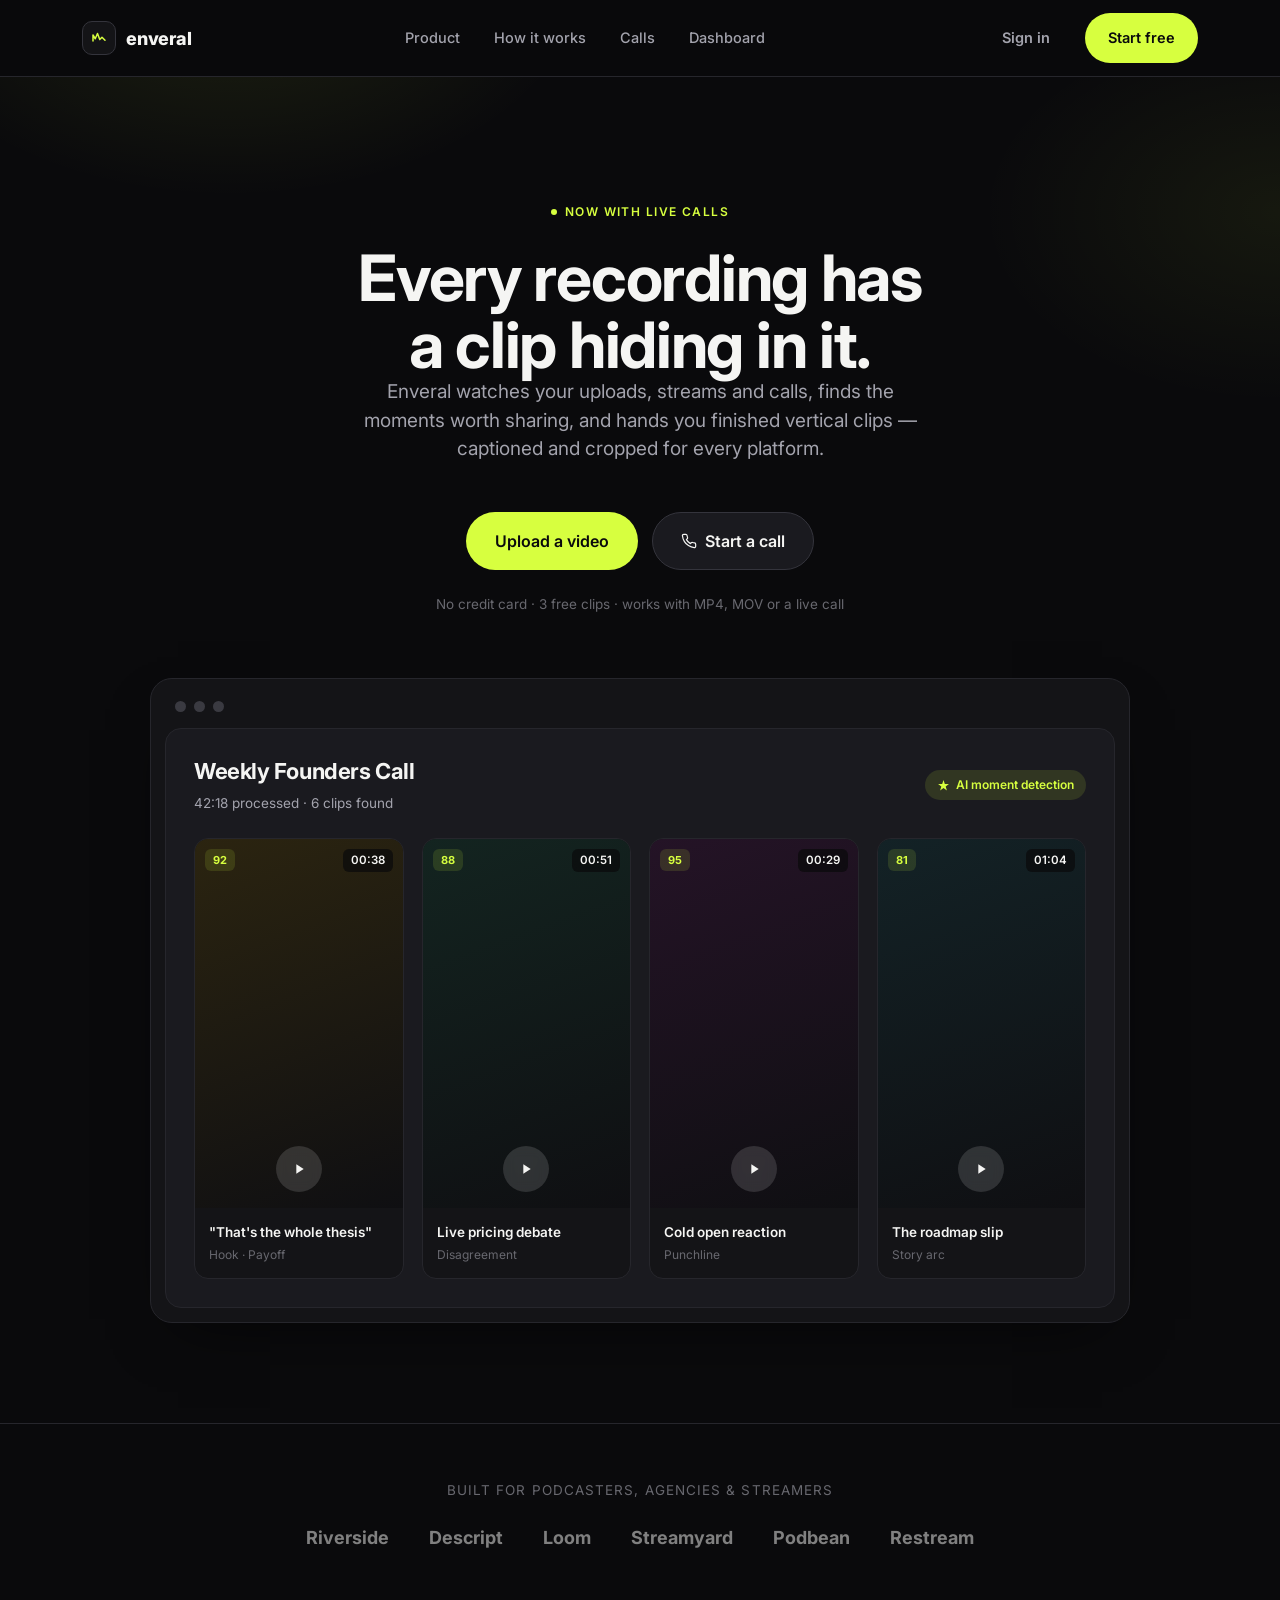
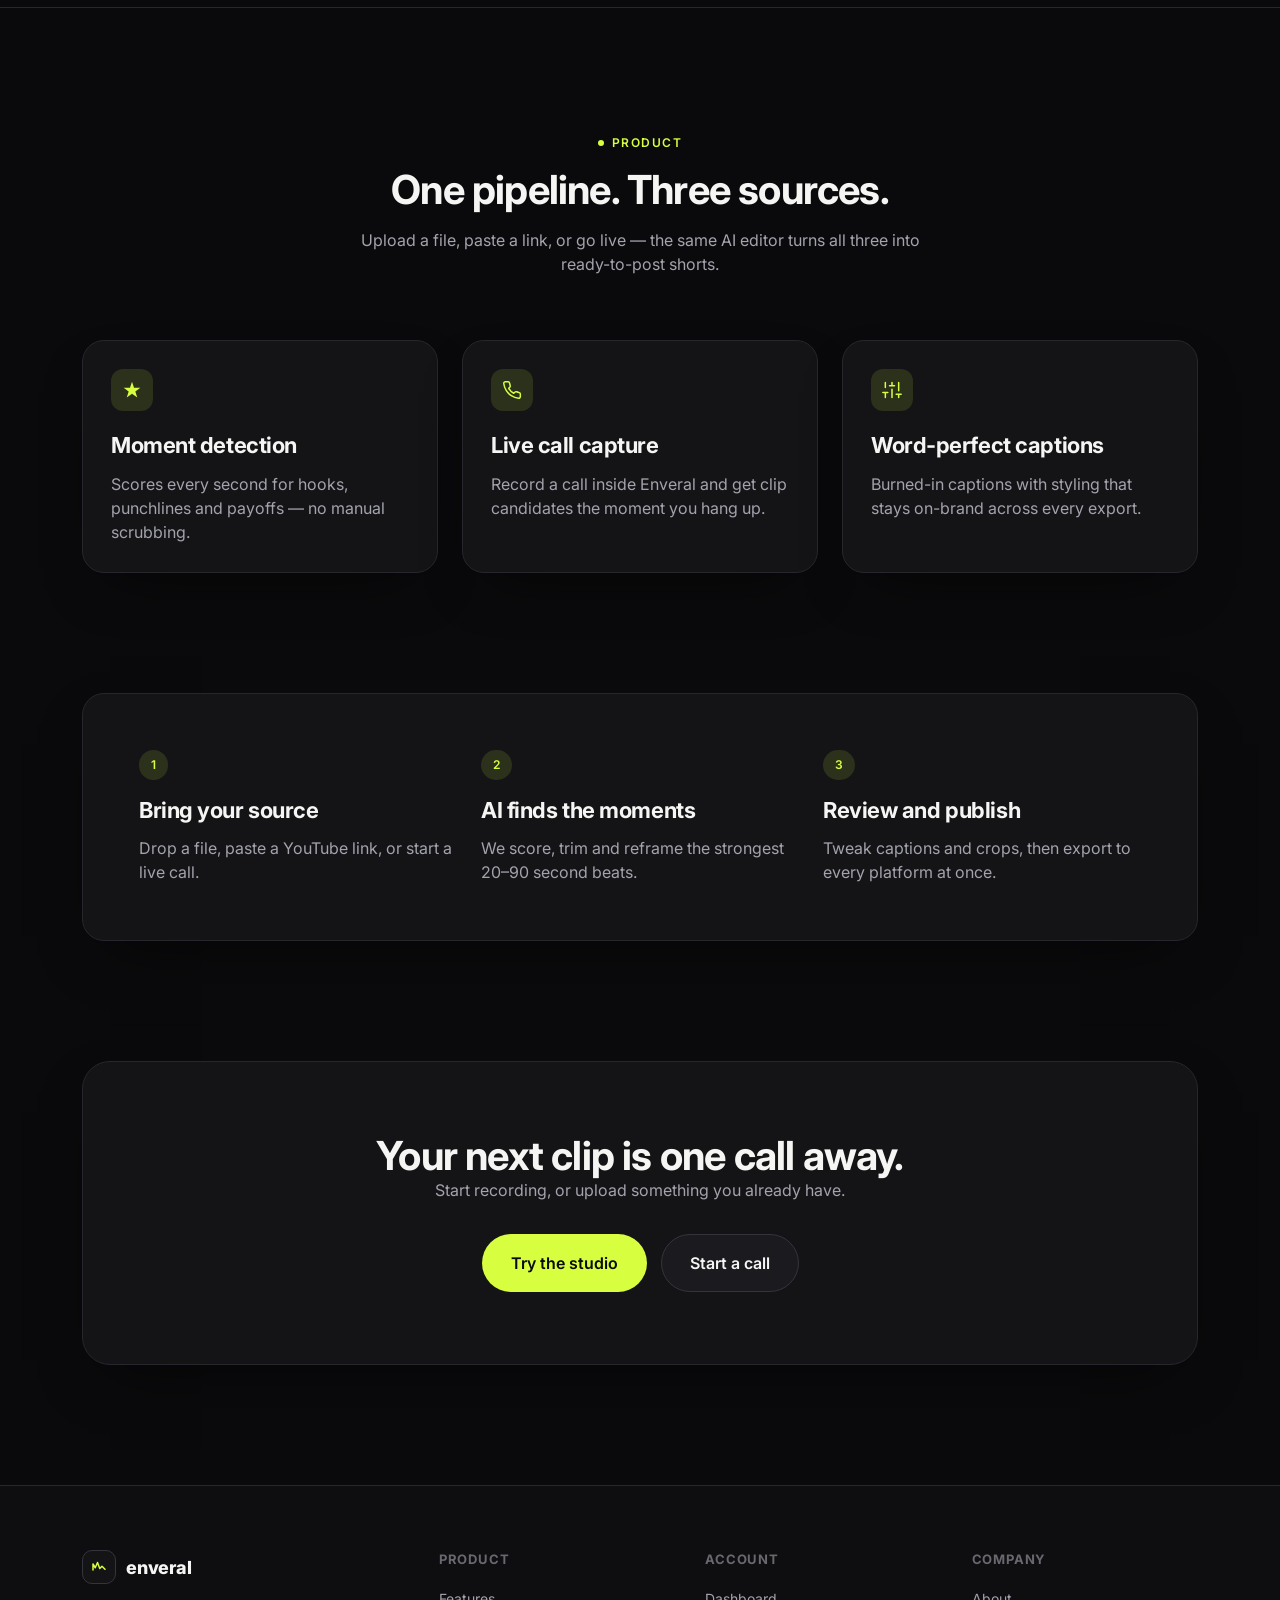
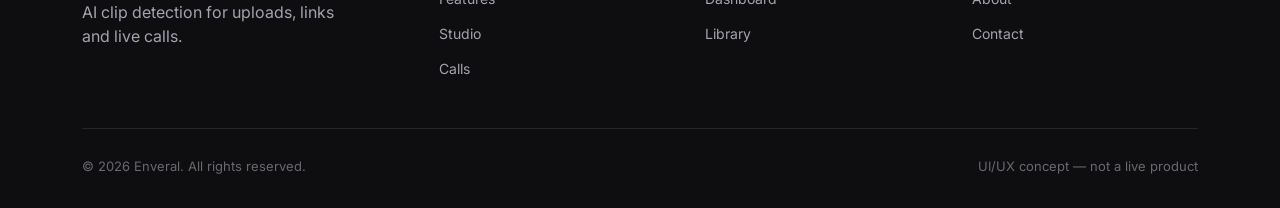
==== index.html @ 2baa3ace "Initial UI/UX redesign concept: fresh design system + new call screens Consistent dark graphite + el" ====
<!DOCTYPE html>
<html lang="en">
<head>
<meta charset="UTF-8" />
<meta name="viewport" content="width=device-width, initial-scale=1.0" />
<title>Enveral — Turn recordings into clips that travel</title>
<link rel="icon" href="data:image/svg+xml,<svg xmlns=%22http://www.w3.org/2000/svg%22 viewBox=%220 0 34 34%22><rect width=%2234%22 height=%2234%22 rx=%2210%22 fill=%22%230a0a0c%22/><path d=%22M9 22V12l4 6 4-9 4 11 4-4%22 stroke=%22%23d7ff3f%22 stroke-width=%222.4%22 fill=%22none%22 stroke-linecap=%22round%22 stroke-linejoin=%22round%22/></svg>" />
<link rel="preconnect" href="https://fonts.googleapis.com">
<link href="https://fonts.googleapis.com/css2?family=Inter:wght@400;500;600;700;800;900&display=swap" rel="stylesheet">
<link rel="stylesheet" href="assets/styles.css" />
</head>
<body>

<header class="topnav">
  <div class="wrap">
    <a href="index.html" class="logo">
      <span class="logo-mark">
        <svg width="18" height="18" viewBox="0 0 24 24" fill="none"><path d="M4 16V8l3 5 3-7 3 8 3-3 4 4" stroke="#d7ff3f" stroke-width="2" stroke-linecap="round" stroke-linejoin="round"/></svg>
      </span>
      <span class="logo-word">enveral</span>
    </a>
    <nav>
      <a href="index.html#features">Product</a>
      <a href="index.html#how">How it works</a>
      <a href="call-lobby.html">Calls</a>
      <a href="dashboard.html">Dashboard</a>
    </nav>
    <div class="actions">
      <a href="dashboard.html" class="btn btn-ghost">Sign in</a>
      <a href="studio.html" class="btn btn-primary">Start free</a>
    </div>
  </div>
</header>

<section class="glow-bg">
  <div class="wrap" style="padding-top:120px; padding-bottom:100px;">
    <div class="text-center" style="max-width:820px; margin:0 auto;">
      <span class="eyebrow">Now with live calls</span>
      <h1 class="mt-24">Every recording has<br/>a clip hiding in it.</h1>
      <p class="mt-24" style="font-size:19px; max-width:560px; margin:0 auto;">
        Enveral watches your uploads, streams and calls, finds the moments worth sharing,
        and hands you finished vertical clips — captioned and cropped for every platform.
      </p>
      <div class="flex items-center justify-between mt-48" style="justify-content:center; gap:14px;">
        <a href="studio.html" class="btn btn-primary btn-lg">Upload a video</a>
        <a href="call-lobby.html" class="btn btn-secondary btn-lg">
          <svg width="16" height="16" viewBox="0 0 24 24" fill="none"><path d="M22 16.92v3a2 2 0 0 1-2.18 2 19.79 19.79 0 0 1-8.63-3.07 19.5 19.5 0 0 1-6-6 19.79 19.79 0 0 1-3.07-8.67A2 2 0 0 1 4.11 2h3a2 2 0 0 1 2 1.72c.127.96.361 1.903.7 2.81a2 2 0 0 1-.45 2.11L8.09 9.91a16 16 0 0 0 6 6l1.27-1.27a2 2 0 0 1 2.11-.45c.907.339 1.85.573 2.81.7A2 2 0 0 1 22 16.92z" stroke="currentColor" stroke-width="1.8" stroke-linecap="round" stroke-linejoin="round"/></svg>
          Start a call
        </a>
      </div>
      <p class="text-sm text-tertiary mt-24">No credit card · 3 free clips · works with MP4, MOV or a live call</p>
    </div>

    <!-- Product preview -->
    <div class="card mt-64" style="padding:14px; max-width:980px; margin:64px auto 0;">
      <div class="flex items-center gap-8" style="padding:8px 10px 16px;">
        <span style="width:11px;height:11px;border-radius:50%;background:#3a3a41;"></span>
        <span style="width:11px;height:11px;border-radius:50%;background:#3a3a41;"></span>
        <span style="width:11px;height:11px;border-radius:50%;background:#3a3a41;"></span>
      </div>
      <div style="background:var(--surface); border:1px solid var(--border); border-radius:16px; padding:28px;">
        <div class="flex items-center justify-between">
          <div>
            <h3>Weekly Founders Call</h3>
            <p class="text-sm mt-8">42:18 processed · 6 clips found</p>
          </div>
          <span class="badge badge-accent">
            <svg width="13" height="13" viewBox="0 0 24 24" fill="none"><path d="M12 2l2.4 7.2H22l-6 4.6 2.3 7.2-6.3-4.5-6.3 4.5 2.3-7.2-6-4.6h7.6z" fill="currentColor"/></svg>
            AI moment detection
          </span>
        </div>
        <div class="clip-grid mt-24">
          <div class="clip-card">
            <div class="clip-thumb" style="background:linear-gradient(160deg,#2b2410,#0f0f12);">
              <span class="dur">00:38</span><span class="score">92</span>
              <span class="play" style="margin-left:auto;margin-right:auto;"><svg width="16" height="16" viewBox="0 0 24 24" fill="#f5f5f3"><path d="M8 5v14l11-7z"/></svg></span>
            </div>
            <div class="clip-meta"><div class="title">"That's the whole thesis"</div><div class="sub">Hook · Payoff</div></div>
          </div>
          <div class="clip-card">
            <div class="clip-thumb" style="background:linear-gradient(160deg,#132420,#0f0f12);">
              <span class="dur">00:51</span><span class="score">88</span>
              <span class="play" style="margin-left:auto;margin-right:auto;"><svg width="16" height="16" viewBox="0 0 24 24" fill="#f5f5f3"><path d="M8 5v14l11-7z"/></svg></span>
            </div>
            <div class="clip-meta"><div class="title">Live pricing debate</div><div class="sub">Disagreement</div></div>
          </div>
          <div class="clip-card">
            <div class="clip-thumb" style="background:linear-gradient(160deg,#241326,#0f0f12);">
              <span class="dur">00:29</span><span class="score">95</span>
              <span class="play" style="margin-left:auto;margin-right:auto;"><svg width="16" height="16" viewBox="0 0 24 24" fill="#f5f5f3"><path d="M8 5v14l11-7z"/></svg></span>
            </div>
            <div class="clip-meta"><div class="title">Cold open reaction</div><div class="sub">Punchline</div></div>
          </div>
          <div class="clip-card">
            <div class="clip-thumb" style="background:linear-gradient(160deg,#132226,#0f0f12);">
              <span class="dur">01:04</span><span class="score">81</span>
              <span class="play" style="margin-left:auto;margin-right:auto;"><svg width="16" height="16" viewBox="0 0 24 24" fill="#f5f5f3"><path d="M8 5v14l11-7z"/></svg></span>
            </div>
            <div class="clip-meta"><div class="title">The roadmap slip</div><div class="sub">Story arc</div></div>
          </div>
        </div>
      </div>
    </div>
  </div>
</section>

<!-- Logos -->
<section style="padding:56px 0; border-top:1px solid var(--border); border-bottom:1px solid var(--border);">
  <div class="wrap text-center">
    <p class="text-sm text-tertiary" style="letter-spacing:.08em; text-transform:uppercase;">Built for podcasters, agencies &amp; streamers</p>
    <div class="flex items-center justify-between mt-24" style="gap:40px; flex-wrap:wrap; justify-content:center; opacity:.5; font-weight:700; font-size:18px;">
      <span>Riverside</span><span>Descript</span><span>Loom</span><span>Streamyard</span><span>Podbean</span><span>Restream</span>
    </div>
  </div>
</section>

<!-- Features -->
<section id="features" style="padding:120px 0;">
  <div class="wrap">
    <div class="text-center" style="max-width:600px; margin:0 auto;">
      <span class="eyebrow">Product</span>
      <h2 class="mt-16">One pipeline. Three sources.</h2>
      <p class="mt-16">Upload a file, paste a link, or go live — the same AI editor turns all three into ready-to-post shorts.</p>
    </div>
    <div class="grid-3 mt-64">
      <div class="card" style="padding:28px;">
        <div class="stat-tile" style="background:transparent;border:none;padding:0;margin-bottom:20px;">
          <span class="icon"><svg viewBox="0 0 24 24" fill="none"><path d="M12 2l2.4 7.2H22l-6 4.6 2.3 7.2-6.3-4.5-6.3 4.5 2.3-7.2-6-4.6h7.6z" fill="currentColor"/></svg></span>
        </div>
        <h3>Moment detection</h3>
        <p class="mt-12">Scores every second for hooks, punchlines and payoffs — no manual scrubbing.</p>
      </div>
      <div class="card" style="padding:28px;">
        <div class="stat-tile" style="background:transparent;border:none;padding:0;margin-bottom:20px;">
          <span class="icon"><svg viewBox="0 0 24 24" fill="none"><path d="M22 16.92v3a2 2 0 0 1-2.18 2 19.79 19.79 0 0 1-8.63-3.07 19.5 19.5 0 0 1-6-6 19.79 19.79 0 0 1-3.07-8.67A2 2 0 0 1 4.11 2h3a2 2 0 0 1 2 1.72c.127.96.361 1.903.7 2.81a2 2 0 0 1-.45 2.11L8.09 9.91a16 16 0 0 0 6 6l1.27-1.27a2 2 0 0 1 2.11-.45c.907.339 1.85.573 2.81.7A2 2 0 0 1 22 16.92z" stroke="currentColor" stroke-width="1.8" stroke-linecap="round" stroke-linejoin="round"/></svg></span>
        </div>
        <h3>Live call capture</h3>
        <p class="mt-12">Record a call inside Enveral and get clip candidates the moment you hang up.</p>
      </div>
      <div class="card" style="padding:28px;">
        <div class="stat-tile" style="background:transparent;border:none;padding:0;margin-bottom:20px;">
          <span class="icon"><svg viewBox="0 0 24 24" fill="none"><path d="M4 21v-6M4 9V3M12 21v-10M12 7V3M20 21v-4M20 13V3M1 15h6M9 7h6M17 17h6" stroke="currentColor" stroke-width="1.8" stroke-linecap="round"/></svg></span>
        </div>
        <h3>Word-perfect captions</h3>
        <p class="mt-12">Burned-in captions with styling that stays on-brand across every export.</p>
      </div>
    </div>
  </div>
</section>

<!-- How it works -->
<section id="how" style="padding:0 0 120px;">
  <div class="wrap">
    <div class="card grid-3" style="padding:56px;">
      <div>
        <span class="badge badge-accent">1</span>
        <h3 class="mt-16">Bring your source</h3>
        <p class="mt-12">Drop a file, paste a YouTube link, or start a live call.</p>
      </div>
      <div>
        <span class="badge badge-accent">2</span>
        <h3 class="mt-16">AI finds the moments</h3>
        <p class="mt-12">We score, trim and reframe the strongest 20–90 second beats.</p>
      </div>
      <div>
        <span class="badge badge-accent">3</span>
        <h3 class="mt-16">Review and publish</h3>
        <p class="mt-12">Tweak captions and crops, then export to every platform at once.</p>
      </div>
    </div>
  </div>
</section>

<!-- CTA -->
<section style="padding-bottom:120px;">
  <div class="wrap">
    <div class="glow-bg card text-center" style="padding:72px 24px; border-radius:28px;">
      <h2>Your next clip is one call away.</h2>
      <p class="mt-16" style="max-width:440px;margin:0 auto;">Start recording, or upload something you already have.</p>
      <div class="flex items-center justify-between mt-32" style="justify-content:center; gap:14px;">
        <a href="studio.html" class="btn btn-primary btn-lg">Try the studio</a>
        <a href="call-lobby.html" class="btn btn-secondary btn-lg">Start a call</a>
      </div>
    </div>
  </div>
</section>

<footer class="site-footer">
  <div class="wrap">
    <div class="footer-grid">
      <div>
        <a href="index.html" class="logo">
          <span class="logo-mark"><svg width="18" height="18" viewBox="0 0 24 24" fill="none"><path d="M4 16V8l3 5 3-7 3 8 3-3 4 4" stroke="#d7ff3f" stroke-width="2" stroke-linecap="round" stroke-linejoin="round"/></svg></span>
          <span class="logo-word">enveral</span>
        </a>
        <p class="mt-16" style="max-width:260px;">AI clip detection for uploads, links and live calls.</p>
      </div>
      <div>
        <h4>Product</h4>
        <ul><li><a href="index.html#features">Features</a></li><li><a href="studio.html">Studio</a></li><li><a href="call-lobby.html">Calls</a></li></ul>
      </div>
      <div>
        <h4>Account</h4>
        <ul><li><a href="dashboard.html">Dashboard</a></li><li><a href="dashboard.html">Library</a></li></ul>
      </div>
      <div>
        <h4>Company</h4>
        <ul><li><a href="#">About</a></li><li><a href="#">Contact</a></li></ul>
      </div>
    </div>
    <div class="footer-bottom">
      <span>© 2026 Enveral. All rights reserved.</span>
      <span>UI/UX concept — not a live product</span>
    </div>
  </div>
</footer>

</body>
</html>
---- assets/styles.css ----
/* ==========================================================================
   Enveral — Design System
   Fresh visual identity: graphite/ink base, single electric-lime accent,
   Inter throughout. Built for the marketing site + app shell + call screens.
   ========================================================================== */

:root {
  /* Surfaces */
  --bg: #0a0a0c;
  --bg-soft: #0e0e11;
  --elevated: #141417;
  --surface: #1a1a1f;
  --surface-hover: #212127;
  --border: #26262c;
  --border-strong: #34343c;

  /* Text */
  --text-primary: #f5f5f3;
  --text-secondary: #a3a3ad;
  --text-tertiary: #68686f;

  /* Accent */
  --accent: #d7ff3f;
  --accent-strong: #c2f014;
  --accent-soft: rgba(215, 255, 63, 0.12);
  --accent-ink: #0a0a0c;

  /* Functional */
  --live: #ff4d4d;
  --live-soft: rgba(255, 77, 77, 0.14);
  --success: #3ddc84;
  --success-soft: rgba(61, 220, 132, 0.12);

  /* Geometry */
  --radius-sm: 8px;
  --radius-md: 14px;
  --radius-lg: 22px;
  --radius-full: 999px;

  --shadow-card: 0 24px 60px -28px rgba(0, 0, 0, 0.7);
  --shadow-pop: 0 30px 80px -20px rgba(0, 0, 0, 0.8);

  --container: 1180px;
}

* { box-sizing: border-box; }
html { scroll-behavior: smooth; }

body {
  margin: 0;
  overflow-x: hidden;
  background: var(--bg);
  color: var(--text-primary);
  font-family: "Inter", -apple-system, BlinkMacSystemFont, "Segoe UI", sans-serif;
  font-size: 16px;
  line-height: 1.5;
  -webkit-font-smoothing: antialiased;
}

img { max-width: 100%; display: block; }
a { color: inherit; text-decoration: none; }
button { font-family: inherit; cursor: pointer; }

.wrap {
  max-width: var(--container);
  margin: 0 auto;
  padding: 0 32px;
}

/* Background texture: soft radial glow, used on marketing/call surfaces */
.glow-bg {
  position: relative;
  overflow: hidden;
  background:
    radial-gradient(600px 380px at 18% -8%, rgba(215, 255, 63, 0.10), transparent 60%),
    radial-gradient(500px 320px at 100% 10%, rgba(215, 255, 63, 0.06), transparent 60%),
    var(--bg);
}

/* ---------- Typography ---------- */
h1, h2, h3, h4 { margin: 0; font-weight: 700; letter-spacing: -0.02em; }
h1 { font-size: 64px; line-height: 1.04; }
h2 { font-size: 40px; line-height: 1.1; }
h3 { font-size: 22px; line-height: 1.3; }
p { margin: 0; color: var(--text-secondary); }

.eyebrow {
  display: inline-flex;
  align-items: center;
  gap: 8px;
  font-size: 12px;
  font-weight: 600;
  letter-spacing: 0.12em;
  text-transform: uppercase;
  color: var(--accent);
}
.eyebrow::before {
  content: "";
  width: 6px;
  height: 6px;
  border-radius: 50%;
  background: var(--accent);
}

/* ---------- Buttons ---------- */
.btn {
  display: inline-flex;
  align-items: center;
  justify-content: center;
  gap: 8px;
  padding: 13px 22px;
  border-radius: var(--radius-full);
  font-weight: 600;
  font-size: 14.5px;
  border: 1px solid transparent;
  transition: transform 0.15s ease, background 0.15s ease, border-color 0.15s ease;
  white-space: nowrap;
}
.btn:active { transform: scale(0.97); }

.btn-primary {
  background: var(--accent);
  color: var(--accent-ink);
}
.btn-primary:hover { background: var(--accent-strong); }

.btn-secondary {
  background: var(--surface);
  color: var(--text-primary);
  border-color: var(--border-strong);
}
.btn-secondary:hover { background: var(--surface-hover); }

.btn-ghost {
  background: transparent;
  color: var(--text-secondary);
}
.btn-ghost:hover { color: var(--text-primary); }

.btn-danger {
  background: var(--live);
  color: #fff;
}

.btn-lg { padding: 16px 28px; font-size: 16px; }
.btn-icon {
  width: 44px; height: 44px; padding: 0; border-radius: var(--radius-full);
  background: var(--surface); border: 1px solid var(--border-strong);
  display: inline-flex; align-items: center; justify-content: center;
}
.btn-icon:hover { background: var(--surface-hover); }
.btn-icon svg { width: 18px; height: 18px; }

/* ---------- Cards ---------- */
.card {
  background: var(--elevated);
  border: 1px solid var(--border);
  border-radius: var(--radius-lg);
  box-shadow: var(--shadow-card);
}

.badge {
  display: inline-flex;
  align-items: center;
  gap: 6px;
  padding: 5px 11px;
  border-radius: var(--radius-full);
  font-size: 12px;
  font-weight: 600;
  background: var(--surface);
  border: 1px solid var(--border-strong);
  color: var(--text-secondary);
}
.badge-accent { background: var(--accent-soft); color: var(--accent); border-color: transparent; }
.badge-live {
  background: var(--live-soft); color: var(--live); border-color: transparent;
}
.badge-live::before {
  content: "";
  width: 7px; height: 7px; border-radius: 50%;
  background: var(--live);
  box-shadow: 0 0 0 0 rgba(255,77,77,0.5);
  animation: pulse-dot 1.6s infinite;
}
@keyframes pulse-dot {
  0% { box-shadow: 0 0 0 0 rgba(255,77,77,0.45); }
  70% { box-shadow: 0 0 0 8px rgba(255,77,77,0); }
  100% { box-shadow: 0 0 0 0 rgba(255,77,77,0); }
}

/* ---------- Logo ---------- */
.logo { display: inline-flex; align-items: center; gap: 10px; }
.logo-mark {
  width: 34px; height: 34px;
  border-radius: 10px;
  background: var(--elevated);
  border: 1px solid var(--border-strong);
  display: inline-flex; align-items: center; justify-content: center;
}
.logo-word {
  font-weight: 800; font-size: 18px; letter-spacing: -0.01em; color: var(--text-primary);
}
.logo-word span { color: var(--accent); }

/* ---------- Top nav (marketing) ---------- */
.topnav {
  position: sticky; top: 0; z-index: 40;
  background: rgba(10,10,12,0.72);
  backdrop-filter: blur(14px);
  border-bottom: 1px solid var(--border);
}
.topnav .wrap {
  display: flex; align-items: center; justify-content: space-between;
  height: 76px;
}
.topnav nav { display: flex; align-items: center; gap: 34px; }
.topnav nav a { font-size: 14.5px; color: var(--text-secondary); font-weight: 500; }
.topnav nav a:hover { color: var(--text-primary); }
.topnav .actions { display: flex; align-items: center; gap: 12px; }

/* ---------- App shell (dashboard / studio / calls) ---------- */
.app-shell { display: flex; min-height: 100vh; }
.rail {
  width: 84px; flex-shrink: 0;
  background: var(--bg-soft);
  border-right: 1px solid var(--border);
  display: flex; flex-direction: column; align-items: center;
  padding: 22px 0;
  position: sticky; top: 0; height: 100vh;
}
.rail .logo-mark { margin-bottom: 30px; }
.rail-links { display: flex; flex-direction: column; gap: 8px; flex: 1; }
.rail-link {
  width: 48px; height: 48px; border-radius: var(--radius-md);
  display: flex; align-items: center; justify-content: center;
  color: var(--text-tertiary);
  position: relative;
}
.rail-link svg { width: 21px; height: 21px; }
.rail-link:hover { color: var(--text-primary); background: var(--surface); }
.rail-link.active { color: var(--accent-ink); background: var(--accent); }
.rail-link .rail-tag {
  position: absolute; left: 62px; top: 50%; transform: translateY(-50%);
  background: var(--elevated); border: 1px solid var(--border-strong);
  padding: 6px 10px; border-radius: 8px; font-size: 12.5px; font-weight: 600;
  white-space: nowrap; opacity: 0; pointer-events: none; transition: opacity .12s ease;
}
.rail-link:hover .rail-tag { opacity: 1; }
.rail-avatar {
  width: 40px; height: 40px; border-radius: 50%;
  background: linear-gradient(135deg, var(--accent), #7ee0c4);
  display: flex; align-items: center; justify-content: center;
  font-weight: 700; color: var(--accent-ink); font-size: 14px;
}

.app-main { flex: 1; min-width: 0; }
.app-topbar {
  min-height: 76px; display: flex; align-items: center; justify-content: space-between;
  padding: 16px 36px; border-bottom: 1px solid var(--border);
  background: var(--bg-soft); flex-wrap: wrap; gap: 12px;
}
.app-topbar > * { flex-wrap: wrap; }
.app-body { padding: 36px; }

.stat-tile {
  background: var(--elevated); border: 1px solid var(--border);
  border-radius: var(--radius-md); padding: 20px;
  display: flex; align-items: center; gap: 14px;
  min-width: 0;
}
.stat-tile .value, .stat-tile .label { min-width: 0; overflow-wrap: break-word; }
.grid-3, .grid-4, .clip-grid { min-width: 0; }
.grid-3 > *, .grid-4 > *, .clip-grid > * { min-width: 0; }
.stat-tile .icon {
  width: 42px; height: 42px; border-radius: 12px;
  background: var(--accent-soft); color: var(--accent);
  display: flex; align-items: center; justify-content: center;
}
.stat-tile .icon svg { width: 20px; height: 20px; }
.stat-tile .value { font-size: 24px; font-weight: 800; }
.stat-tile .label { font-size: 13px; color: var(--text-tertiary); }

/* ---------- Form controls ---------- */
.field-label {
  display: block; font-size: 13px; font-weight: 600; color: var(--text-secondary);
  margin-bottom: 10px; text-transform: uppercase; letter-spacing: 0.05em;
}
.input {
  width: 100%; background: var(--surface); border: 1px solid var(--border-strong);
  border-radius: var(--radius-sm); padding: 13px 16px; color: var(--text-primary);
  font-size: 14.5px; font-family: inherit;
}
.input::placeholder { color: var(--text-tertiary); }
.input:focus { outline: none; border-color: var(--accent); }

.dropzone {
  border: 1.5px dashed var(--border-strong);
  border-radius: var(--radius-md);
  padding: 44px 24px;
  text-align: center;
  background: var(--surface);
  transition: border-color .15s ease, background .15s ease;
}
.dropzone:hover { border-color: var(--accent); background: var(--surface-hover); }
.dropzone .icon-circle {
  width: 56px; height: 56px; margin: 0 auto 16px;
  border-radius: 50%; background: var(--accent-soft); color: var(--accent);
  display: flex; align-items: center; justify-content: center;
}

.seg {
  display: inline-flex; padding: 4px; background: var(--surface);
  border: 1px solid var(--border-strong); border-radius: var(--radius-full);
  gap: 4px; max-width: 100%; overflow-x: auto;
}
.seg button {
  border: none; background: transparent; color: var(--text-secondary);
  padding: 9px 18px; border-radius: var(--radius-full); font-size: 13.5px; font-weight: 600;
  white-space: nowrap; flex-shrink: 0;
}
.seg button.active { background: var(--accent); color: var(--accent-ink); }

/* ---------- Clip / video cards ---------- */
.clip-grid { display: grid; grid-template-columns: repeat(4, 1fr); gap: 18px; }
.grid-3 { display: grid; grid-template-columns: repeat(3, 1fr); gap: 24px; }
.grid-4 { display: grid; grid-template-columns: repeat(4, 1fr); gap: 16px; }
.clip-card {
  background: var(--elevated); border: 1px solid var(--border);
  border-radius: var(--radius-md); overflow: hidden;
}
.clip-thumb {
  aspect-ratio: 9/16; background: linear-gradient(160deg, #22242a, #0f0f12);
  position: relative; display: flex; align-items: flex-end;
}
.clip-thumb .dur {
  position: absolute; top: 10px; right: 10px;
  background: rgba(10,10,12,0.72); backdrop-filter: blur(4px);
  padding: 3px 8px; border-radius: 6px; font-size: 11.5px; font-weight: 600;
}
.clip-thumb .score {
  position: absolute; top: 10px; left: 10px;
  background: var(--accent-soft); color: var(--accent);
  padding: 3px 8px; border-radius: 6px; font-size: 11px; font-weight: 700;
}
.clip-thumb .play {
  margin: 0 auto 16px; width: 46px; height: 46px; border-radius: 50%;
  background: rgba(245,245,243,0.14); backdrop-filter: blur(6px);
  display: flex; align-items: center; justify-content: center;
}
.clip-meta { padding: 14px; }
.clip-meta .title { font-size: 13.5px; font-weight: 600; margin-bottom: 4px; }
.clip-meta .sub { font-size: 12px; color: var(--text-tertiary); }

/* ---------- Footer ---------- */
.site-footer { border-top: 1px solid var(--border); padding: 64px 0 32px; background: var(--bg-soft); }
.footer-grid { display: grid; grid-template-columns: 1.4fr repeat(3, 1fr); gap: 40px; margin-bottom: 48px; }
.footer-grid h4 { font-size: 13px; color: var(--text-tertiary); text-transform: uppercase; letter-spacing: .06em; margin-bottom: 16px; }
.footer-grid ul { list-style: none; margin: 0; padding: 0; display: flex; flex-direction: column; gap: 11px; }
.footer-grid a { color: var(--text-secondary); font-size: 14px; }
.footer-grid a:hover { color: var(--text-primary); }
.footer-bottom {
  display: flex; justify-content: space-between; align-items: center;
  padding-top: 28px; border-top: 1px solid var(--border);
  font-size: 13px; color: var(--text-tertiary);
}

/* ---------- Utility ---------- */
.flex { display: flex; }
.flex-col { display: flex; flex-direction: column; }
.items-center { align-items: center; }
.justify-between { justify-content: space-between; }
.gap-8 { gap: 8px; } .gap-12 { gap: 12px; } .gap-16 { gap: 16px; } .gap-24 { gap: 24px; }
.mt-8{margin-top:8px} .mt-12{margin-top:12px} .mt-16{margin-top:16px} .mt-24{margin-top:24px} .mt-32{margin-top:32px} .mt-48{margin-top:48px} .mt-64{margin-top:64px}
.text-center { text-align: center; }
.text-sm { font-size: 13.5px; }
.text-tertiary { color: var(--text-tertiary); }
.muted { color: var(--text-secondary); }

@media (max-width: 980px) {
  h1 { font-size: 42px; }
  h2 { font-size: 30px; }
  .footer-grid { grid-template-columns: 1fr 1fr; }
  .clip-grid { grid-template-columns: repeat(2, 1fr); }
  .grid-3 { grid-template-columns: 1fr; }
  .grid-4 { grid-template-columns: repeat(2, 1fr); }
  .topnav nav { display: none; }
}

@media (max-width: 700px) {
  .flex.justify-between { flex-wrap: wrap; row-gap: 12px; }
  .wrap { padding: 0 20px; }
  h1 { font-size: 34px; }
  h2 { font-size: 26px; }
  .footer-grid { grid-template-columns: 1fr 1fr; gap: 28px; }
  .clip-grid { grid-template-columns: repeat(2, 1fr); gap: 12px; }
  .app-body { padding: 20px; }
  .app-topbar { padding: 0 20px; }
  .rail { width: 68px; }
}
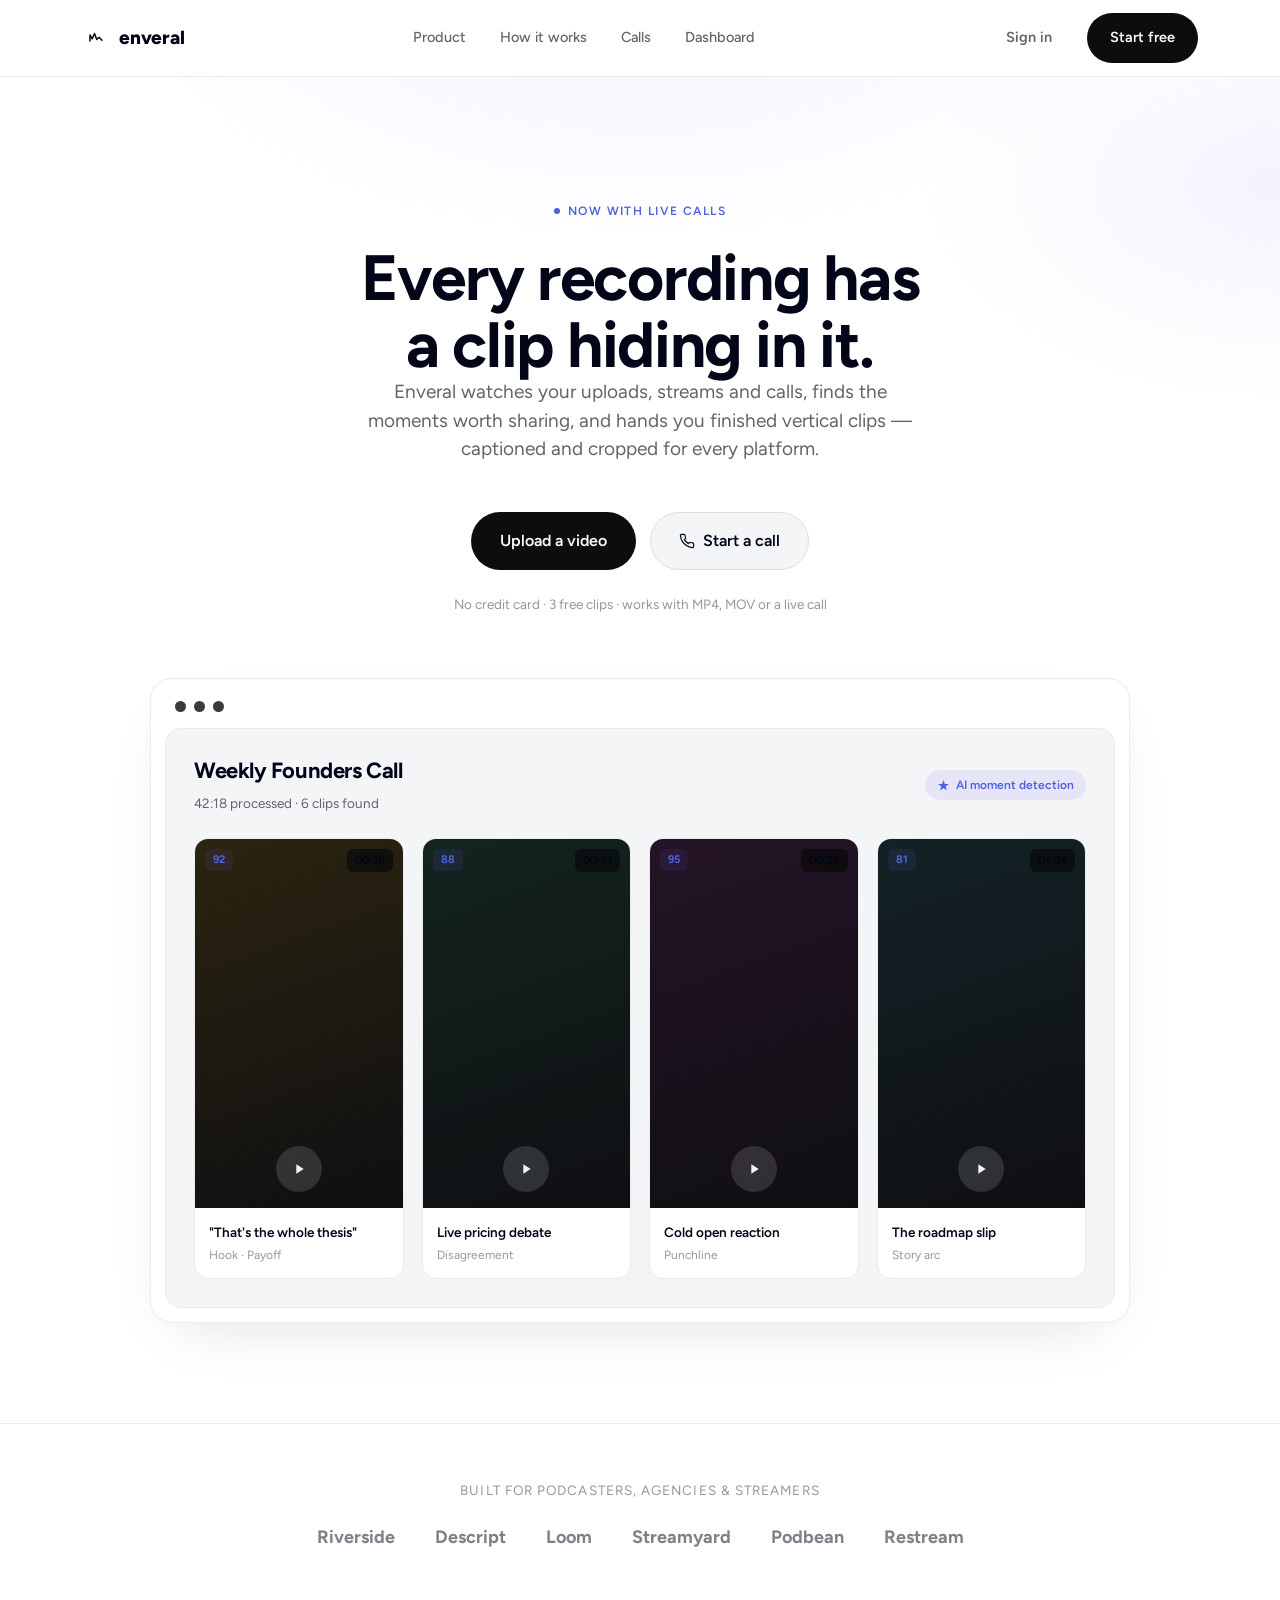
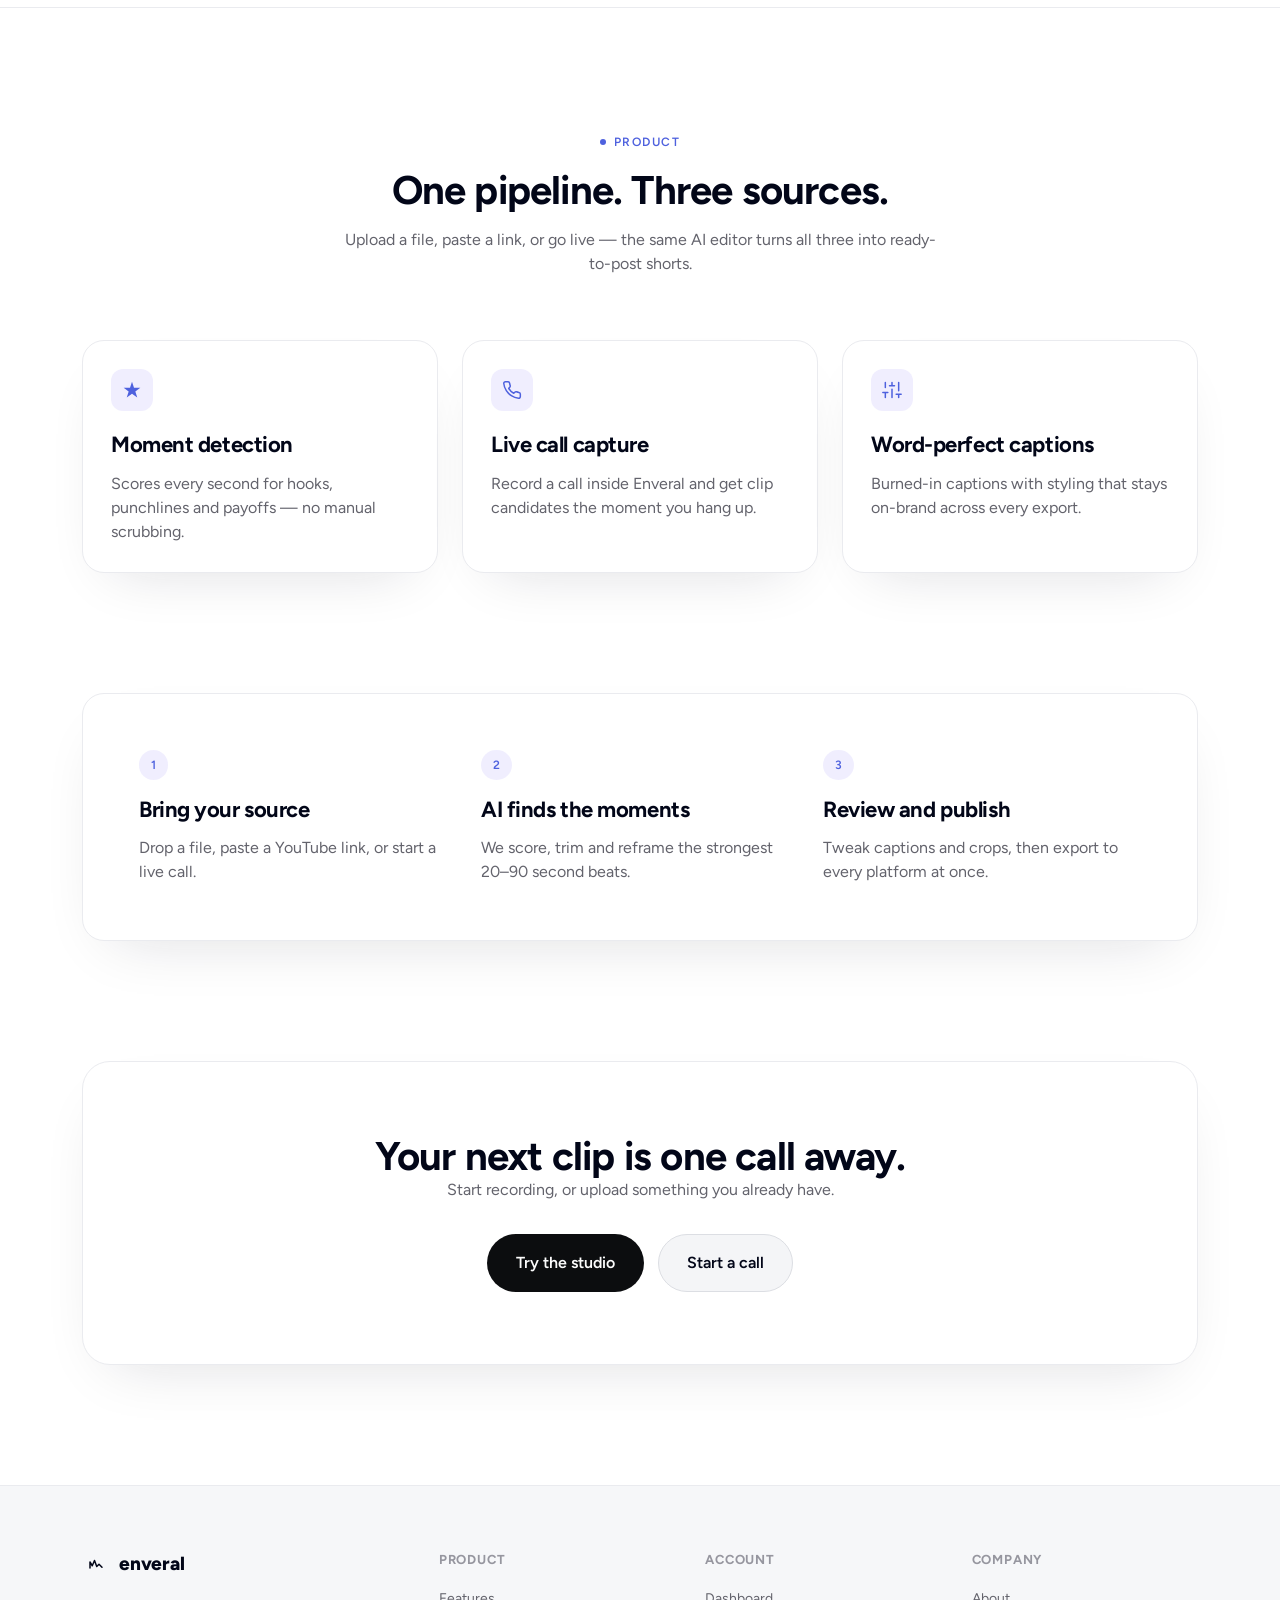
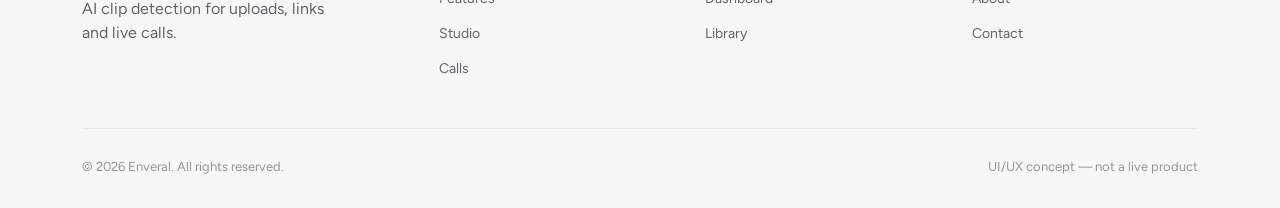
==== commit 8ef2cb35: "Rework design system to match the enveral-vercel.vercel.app reference exactly Replace the dark graph" ====
--- a/index.html
+++ b/index.html
@@ -6,7 +6,7 @@
 <title>Enveral — Turn recordings into clips that travel</title>
 <link rel="icon" href="data:image/svg+xml,<svg xmlns=%22http://www.w3.org/2000/svg%22 viewBox=%220 0 34 34%22><rect width=%2234%22 height=%2234%22 rx=%2210%22 fill=%22%230a0a0c%22/><path d=%22M9 22V12l4 6 4-9 4 11 4-4%22 stroke=%22%23d7ff3f%22 stroke-width=%222.4%22 fill=%22none%22 stroke-linecap=%22round%22 stroke-linejoin=%22round%22/></svg>" />
 <link rel="preconnect" href="https://fonts.googleapis.com">
-<link href="https://fonts.googleapis.com/css2?family=Inter:wght@400;500;600;700;800;900&display=swap" rel="stylesheet">
+<link href="https://fonts.googleapis.com/css2?family=Figtree:wght@400;500;600;700;800;900&display=swap" rel="stylesheet">
 <link rel="stylesheet" href="assets/styles.css" />
 </head>
 <body>
@@ -15,7 +15,7 @@
   <div class="wrap">
     <a href="index.html" class="logo">
       <span class="logo-mark">
-        <svg width="18" height="18" viewBox="0 0 24 24" fill="none"><path d="M4 16V8l3 5 3-7 3 8 3-3 4 4" stroke="#d7ff3f" stroke-width="2" stroke-linecap="round" stroke-linejoin="round"/></svg>
+        <svg width="18" height="18" viewBox="0 0 24 24" fill="none"><path d="M4 16V8l3 5 3-7 3 8 3-3 4 4" stroke="currentColor" stroke-width="2" stroke-linecap="round" stroke-linejoin="round"/></svg>
       </span>
       <span class="logo-word">enveral</span>
     </a>
@@ -190,7 +190,7 @@
     <div class="footer-grid">
       <div>
         <a href="index.html" class="logo">
-          <span class="logo-mark"><svg width="18" height="18" viewBox="0 0 24 24" fill="none"><path d="M4 16V8l3 5 3-7 3 8 3-3 4 4" stroke="#d7ff3f" stroke-width="2" stroke-linecap="round" stroke-linejoin="round"/></svg></span>
+          <span class="logo-mark"><svg width="18" height="18" viewBox="0 0 24 24" fill="none"><path d="M4 16V8l3 5 3-7 3 8 3-3 4 4" stroke="currentColor" stroke-width="2" stroke-linecap="round" stroke-linejoin="round"/></svg></span>
           <span class="logo-word">enveral</span>
         </a>
         <p class="mt-16" style="max-width:260px;">AI clip detection for uploads, links and live calls.</p>
--- a/assets/styles.css
+++ b/assets/styles.css
@@ -1,35 +1,41 @@
 /* ==========================================================================
    Enveral — Design System
-   Fresh visual identity: graphite/ink base, single electric-lime accent,
-   Inter throughout. Built for the marketing site + app shell + call screens.
+   Matches the enveral-vercel.vercel.app reference exactly: white/soft-gray
+   surfaces, near-black ink for primary actions, a single indigo accent,
+   Figtree throughout. Built for the marketing site + app shell + call screens.
    ========================================================================== */
 
 :root {
   /* Surfaces */
-  --bg: #0a0a0c;
-  --bg-soft: #0e0e11;
-  --elevated: #141417;
-  --surface: #1a1a1f;
-  --surface-hover: #212127;
-  --border: #26262c;
-  --border-strong: #34343c;
+  --bg: #ffffff;
+  --bg-soft: #f6f7f9;
+  --elevated: #ffffff;
+  --surface: #f4f5f7;
+  --surface-hover: #ececf1;
+  --border: #eaebef;
+  --border-strong: #dcdee3;
 
   /* Text */
-  --text-primary: #f5f5f3;
-  --text-secondary: #a3a3ad;
-  --text-tertiary: #68686f;
-
-  /* Accent */
-  --accent: #d7ff3f;
-  --accent-strong: #c2f014;
-  --accent-soft: rgba(215, 255, 63, 0.12);
-  --accent-ink: #0a0a0c;
+  --text-primary: oklch(0.129 0.042 264.695);
+  --text-secondary: #63636c;
+  --text-tertiary: #96969f;
+
+  /* Ink (primary buttons, matches the reference's black pill CTAs) */
+  --ink: oklch(0.16 0.005 260);
+  --ink-strong: oklch(0.08 0.005 260);
+  --ink-contrast: oklch(0.99 0 0);
+
+  /* Accent — indigo, used for badges/links/active states, not primary CTAs */
+  --accent: oklch(0.55 0.19 272);
+  --accent-strong: oklch(0.47 0.2 272);
+  --accent-soft: rgba(109, 92, 240, 0.10);
+  --accent-ink: #ffffff;
 
   /* Functional */
-  --live: #ff4d4d;
-  --live-soft: rgba(255, 77, 77, 0.14);
-  --success: #3ddc84;
-  --success-soft: rgba(61, 220, 132, 0.12);
+  --live: #ef4444;
+  --live-soft: rgba(239, 68, 68, 0.10);
+  --success: #16a34a;
+  --success-soft: rgba(22, 163, 74, 0.10);
 
   /* Geometry */
   --radius-sm: 8px;
@@ -37,8 +43,8 @@
   --radius-lg: 22px;
   --radius-full: 999px;
 
-  --shadow-card: 0 24px 60px -28px rgba(0, 0, 0, 0.7);
-  --shadow-pop: 0 30px 80px -20px rgba(0, 0, 0, 0.8);
+  --shadow-card: 0 24px 60px -30px rgba(20, 20, 35, 0.16);
+  --shadow-pop: 0 30px 80px -20px rgba(20, 20, 35, 0.22);
 
   --container: 1180px;
 }
@@ -51,7 +57,7 @@
   overflow-x: hidden;
   background: var(--bg);
   color: var(--text-primary);
-  font-family: "Inter", -apple-system, BlinkMacSystemFont, "Segoe UI", sans-serif;
+  font-family: "Figtree", -apple-system, BlinkMacSystemFont, "Segoe UI", sans-serif;
   font-size: 16px;
   line-height: 1.5;
   -webkit-font-smoothing: antialiased;
@@ -67,13 +73,13 @@
   padding: 0 32px;
 }
 
-/* Background texture: soft radial glow, used on marketing/call surfaces */
+/* Background texture: soft blue-white radial wash, matches the reference hero */
 .glow-bg {
   position: relative;
   overflow: hidden;
   background:
-    radial-gradient(600px 380px at 18% -8%, rgba(215, 255, 63, 0.10), transparent 60%),
-    radial-gradient(500px 320px at 100% 10%, rgba(215, 255, 63, 0.06), transparent 60%),
+    radial-gradient(900px 520px at 50% -12%, rgba(147, 165, 255, 0.16), transparent 62%),
+    radial-gradient(600px 360px at 100% 8%, rgba(109, 92, 240, 0.07), transparent 60%),
     var(--bg);
 }
 
@@ -119,10 +125,10 @@
 .btn:active { transform: scale(0.97); }
 
 .btn-primary {
-  background: var(--accent);
-  color: var(--accent-ink);
-}
-.btn-primary:hover { background: var(--accent-strong); }
+  background: var(--ink);
+  color: var(--ink-contrast);
+}
+.btn-primary:hover { background: var(--ink-strong); }
 
 .btn-secondary {
   background: var(--surface);
@@ -189,23 +195,27 @@
 }
 
 /* ---------- Logo ---------- */
-.logo { display: inline-flex; align-items: center; gap: 10px; }
+.logo { display: inline-flex; align-items: center; gap: 9px; }
 .logo-mark {
-  width: 34px; height: 34px;
-  border-radius: 10px;
-  background: var(--elevated);
-  border: 1px solid var(--border-strong);
+  width: 28px; height: 28px;
   display: inline-flex; align-items: center; justify-content: center;
+  color: var(--text-primary);
 }
 .logo-word {
-  font-weight: 800; font-size: 18px; letter-spacing: -0.01em; color: var(--text-primary);
+  font-weight: 800; font-size: 19px; letter-spacing: -0.01em; color: var(--text-primary);
 }
 .logo-word span { color: var(--accent); }
+
+/* Sidebar rail keeps a soft tile behind the mark so it reads as a tap target */
+.rail .logo-mark {
+  width: 38px; height: 38px; border-radius: 11px;
+  background: var(--surface); border: 1px solid var(--border);
+}
 
 /* ---------- Top nav (marketing) ---------- */
 .topnav {
   position: sticky; top: 0; z-index: 40;
-  background: rgba(10,10,12,0.72);
+  background: rgba(255,255,255,0.78);
   backdrop-filter: blur(14px);
   border-bottom: 1px solid var(--border);
 }
@@ -238,7 +248,7 @@
 }
 .rail-link svg { width: 21px; height: 21px; }
 .rail-link:hover { color: var(--text-primary); background: var(--surface); }
-.rail-link.active { color: var(--accent-ink); background: var(--accent); }
+.rail-link.active { color: var(--accent); background: var(--accent-soft); }
 .rail-link .rail-tag {
   position: absolute; left: 62px; top: 50%; transform: translateY(-50%);
   background: var(--elevated); border: 1px solid var(--border-strong);
@@ -248,9 +258,9 @@
 .rail-link:hover .rail-tag { opacity: 1; }
 .rail-avatar {
   width: 40px; height: 40px; border-radius: 50%;
-  background: linear-gradient(135deg, var(--accent), #7ee0c4);
+  background: var(--ink);
   display: flex; align-items: center; justify-content: center;
-  font-weight: 700; color: var(--accent-ink); font-size: 14px;
+  font-weight: 700; color: var(--ink-contrast); font-size: 14px;
 }
 
 .app-main { flex: 1; min-width: 0; }
@@ -318,7 +328,7 @@
   padding: 9px 18px; border-radius: var(--radius-full); font-size: 13.5px; font-weight: 600;
   white-space: nowrap; flex-shrink: 0;
 }
-.seg button.active { background: var(--accent); color: var(--accent-ink); }
+.seg button.active { background: var(--ink); color: var(--ink-contrast); }
 
 /* ---------- Clip / video cards ---------- */
 .clip-grid { display: grid; grid-template-columns: repeat(4, 1fr); gap: 18px; }
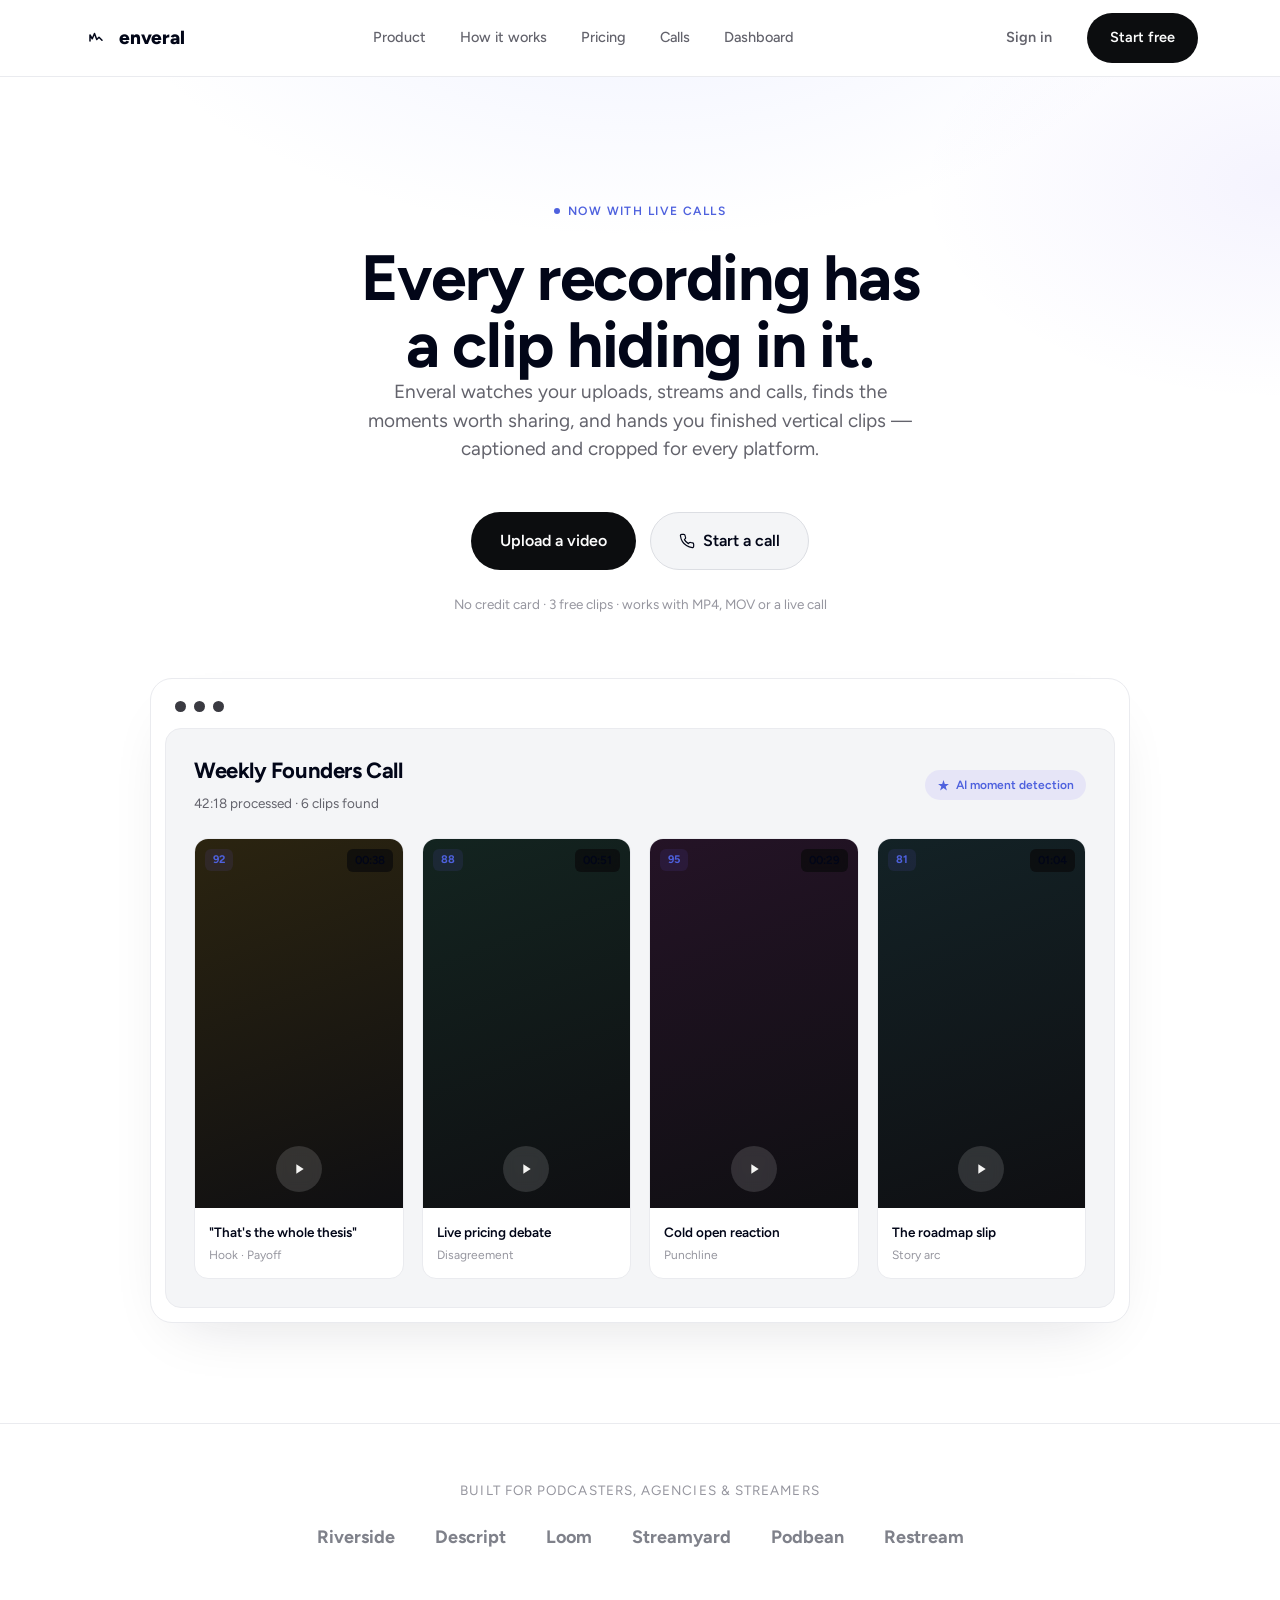
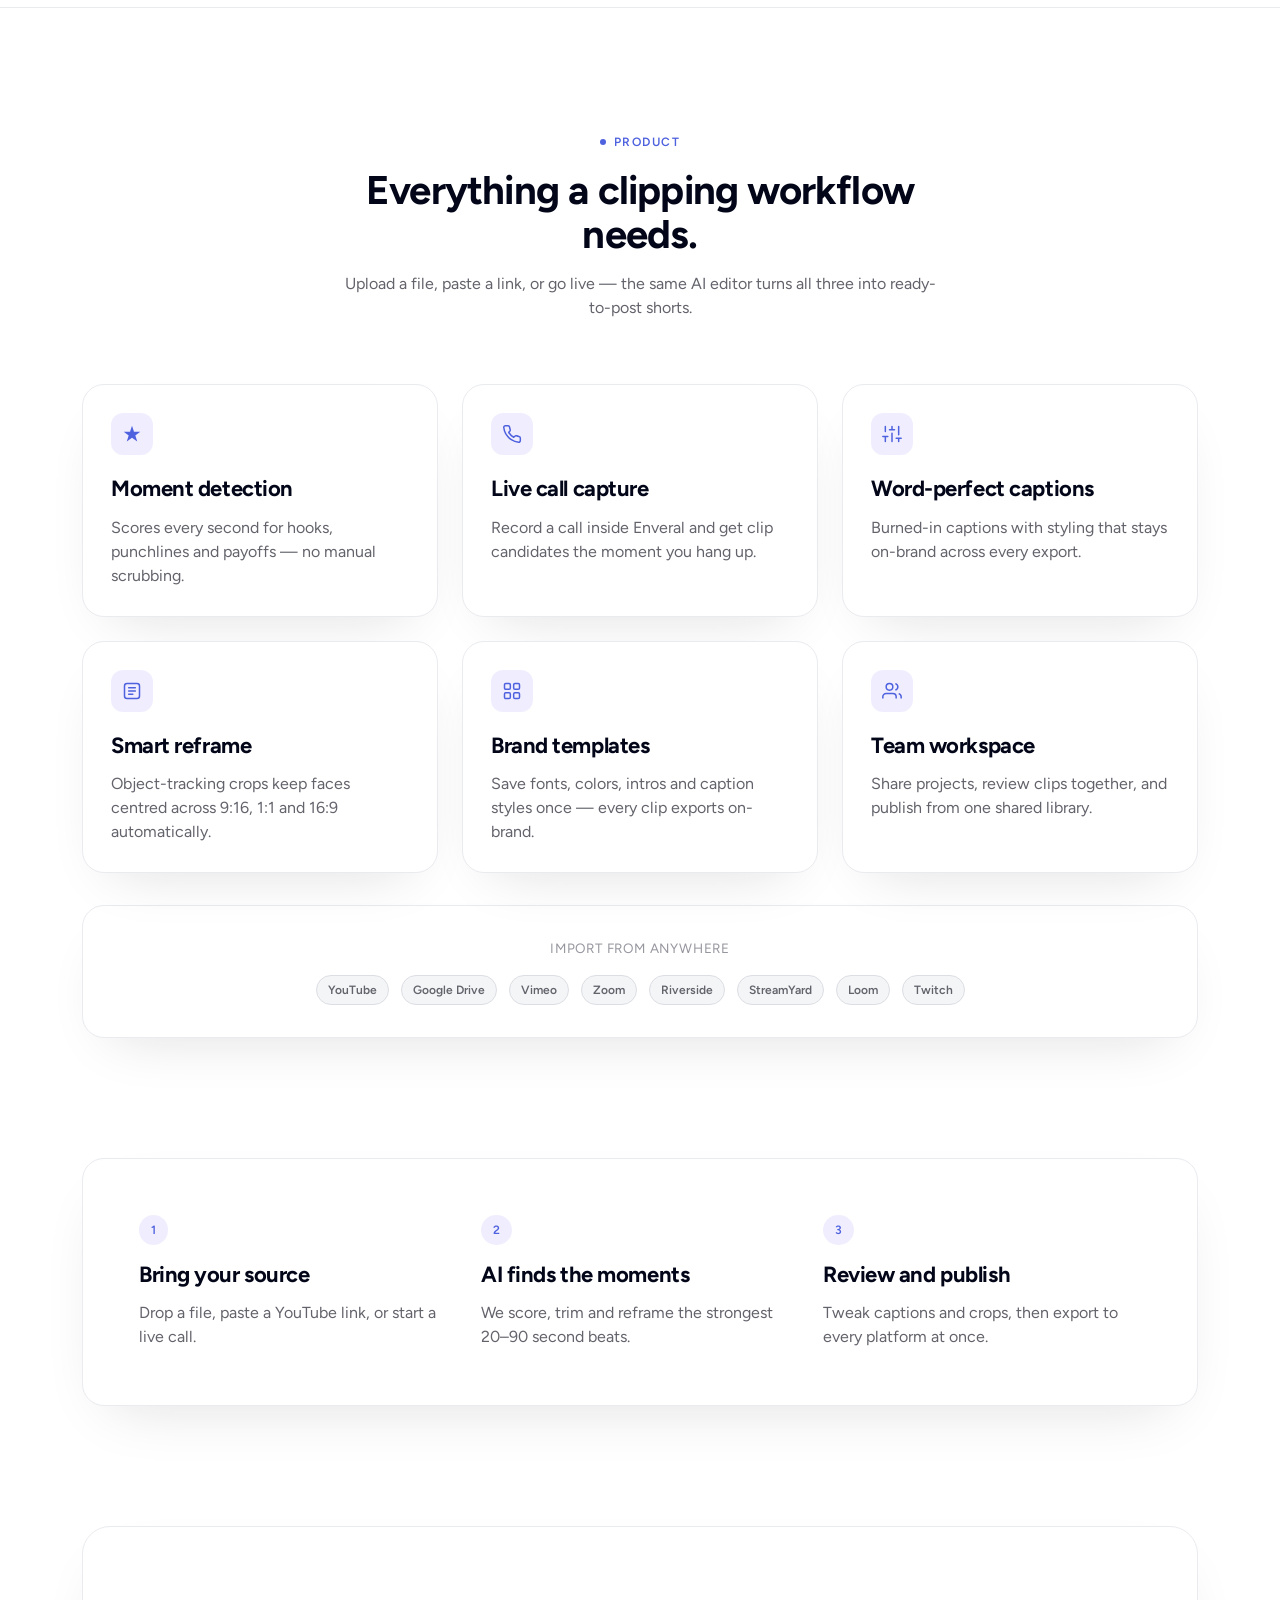
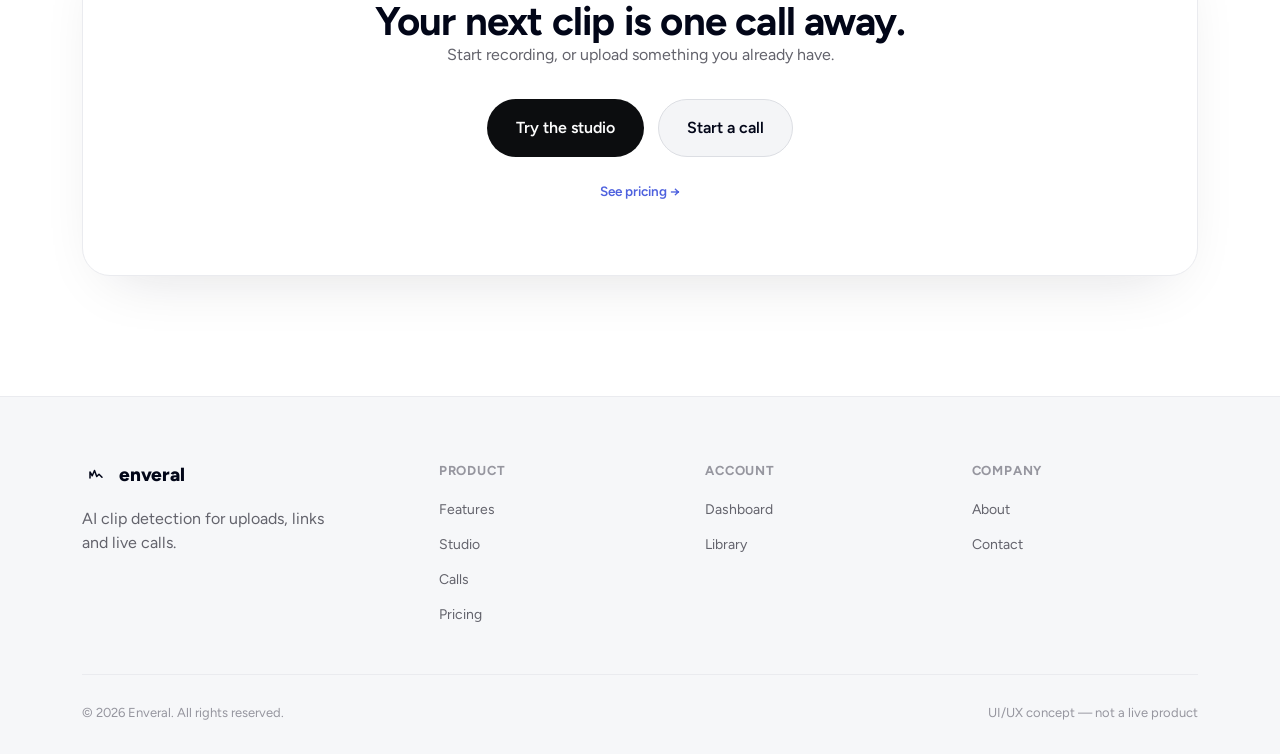
==== commit bcfa080e: "Round out feature parity with the AI-clipping product category Add a Pricing page (Free/Pro/Team tie" ====
--- a/index.html
+++ b/index.html
@@ -22,6 +22,7 @@
     <nav>
       <a href="index.html#features">Product</a>
       <a href="index.html#how">How it works</a>
+      <a href="pricing.html">Pricing</a>
       <a href="call-lobby.html">Calls</a>
       <a href="dashboard.html">Dashboard</a>
     </nav>
@@ -119,7 +120,7 @@
   <div class="wrap">
     <div class="text-center" style="max-width:600px; margin:0 auto;">
       <span class="eyebrow">Product</span>
-      <h2 class="mt-16">One pipeline. Three sources.</h2>
+      <h2 class="mt-16">Everything a clipping workflow needs.</h2>
       <p class="mt-16">Upload a file, paste a link, or go live — the same AI editor turns all three into ready-to-post shorts.</p>
     </div>
     <div class="grid-3 mt-64">
@@ -143,6 +144,36 @@
         </div>
         <h3>Word-perfect captions</h3>
         <p class="mt-12">Burned-in captions with styling that stays on-brand across every export.</p>
+      </div>
+      <div class="card" style="padding:28px;">
+        <div class="stat-tile" style="background:transparent;border:none;padding:0;margin-bottom:20px;">
+          <span class="icon"><svg viewBox="0 0 24 24" fill="none"><rect x="3" y="3" width="18" height="18" rx="3" stroke="currentColor" stroke-width="1.8"/><path d="M8 12h8M8 8h8M8 16h5" stroke="currentColor" stroke-width="1.8" stroke-linecap="round"/></svg></span>
+        </div>
+        <h3>Smart reframe</h3>
+        <p class="mt-12">Object-tracking crops keep faces centred across 9:16, 1:1 and 16:9 automatically.</p>
+      </div>
+      <div class="card" style="padding:28px;">
+        <div class="stat-tile" style="background:transparent;border:none;padding:0;margin-bottom:20px;">
+          <span class="icon"><svg viewBox="0 0 24 24" fill="none"><rect x="3" y="3" width="7" height="7" rx="1.5" stroke="currentColor" stroke-width="1.8"/><rect x="14" y="3" width="7" height="7" rx="1.5" stroke="currentColor" stroke-width="1.8"/><rect x="3" y="14" width="7" height="7" rx="1.5" stroke="currentColor" stroke-width="1.8"/><rect x="14" y="14" width="7" height="7" rx="1.5" stroke="currentColor" stroke-width="1.8"/></svg></span>
+        </div>
+        <h3>Brand templates</h3>
+        <p class="mt-12">Save fonts, colors, intros and caption styles once — every clip exports on-brand.</p>
+      </div>
+      <div class="card" style="padding:28px;">
+        <div class="stat-tile" style="background:transparent;border:none;padding:0;margin-bottom:20px;">
+          <span class="icon"><svg viewBox="0 0 24 24" fill="none" stroke="currentColor" stroke-width="1.8"><path d="M17 21v-2a4 4 0 0 0-4-4H5a4 4 0 0 0-4 4v2"/><circle cx="9" cy="7" r="4"/><path d="M23 21v-2a4 4 0 0 0-3-3.87M16 3.13a4 4 0 0 1 0 7.75"/></svg></span>
+        </div>
+        <h3>Team workspace</h3>
+        <p class="mt-12">Share projects, review clips together, and publish from one shared library.</p>
+      </div>
+    </div>
+
+    <div class="card mt-32" style="padding:32px;">
+      <p class="text-sm text-tertiary text-center" style="letter-spacing:.06em; text-transform:uppercase;">Import from anywhere</p>
+      <div class="flex items-center justify-between mt-16" style="justify-content:center; gap:12px; flex-wrap:wrap;">
+        <span class="badge">YouTube</span><span class="badge">Google Drive</span><span class="badge">Vimeo</span>
+        <span class="badge">Zoom</span><span class="badge">Riverside</span><span class="badge">StreamYard</span>
+        <span class="badge">Loom</span><span class="badge">Twitch</span>
       </div>
     </div>
   </div>
@@ -181,6 +212,7 @@
         <a href="studio.html" class="btn btn-primary btn-lg">Try the studio</a>
         <a href="call-lobby.html" class="btn btn-secondary btn-lg">Start a call</a>
       </div>
+      <a href="pricing.html" class="mt-24" style="display:inline-block; font-size:13.5px; color:var(--accent); font-weight:600;">See pricing →</a>
     </div>
   </div>
 </section>
@@ -197,7 +229,7 @@
       </div>
       <div>
         <h4>Product</h4>
-        <ul><li><a href="index.html#features">Features</a></li><li><a href="studio.html">Studio</a></li><li><a href="call-lobby.html">Calls</a></li></ul>
+        <ul><li><a href="index.html#features">Features</a></li><li><a href="studio.html">Studio</a></li><li><a href="call-lobby.html">Calls</a></li><li><a href="pricing.html">Pricing</a></li></ul>
       </div>
       <div>
         <h4>Account</h4>
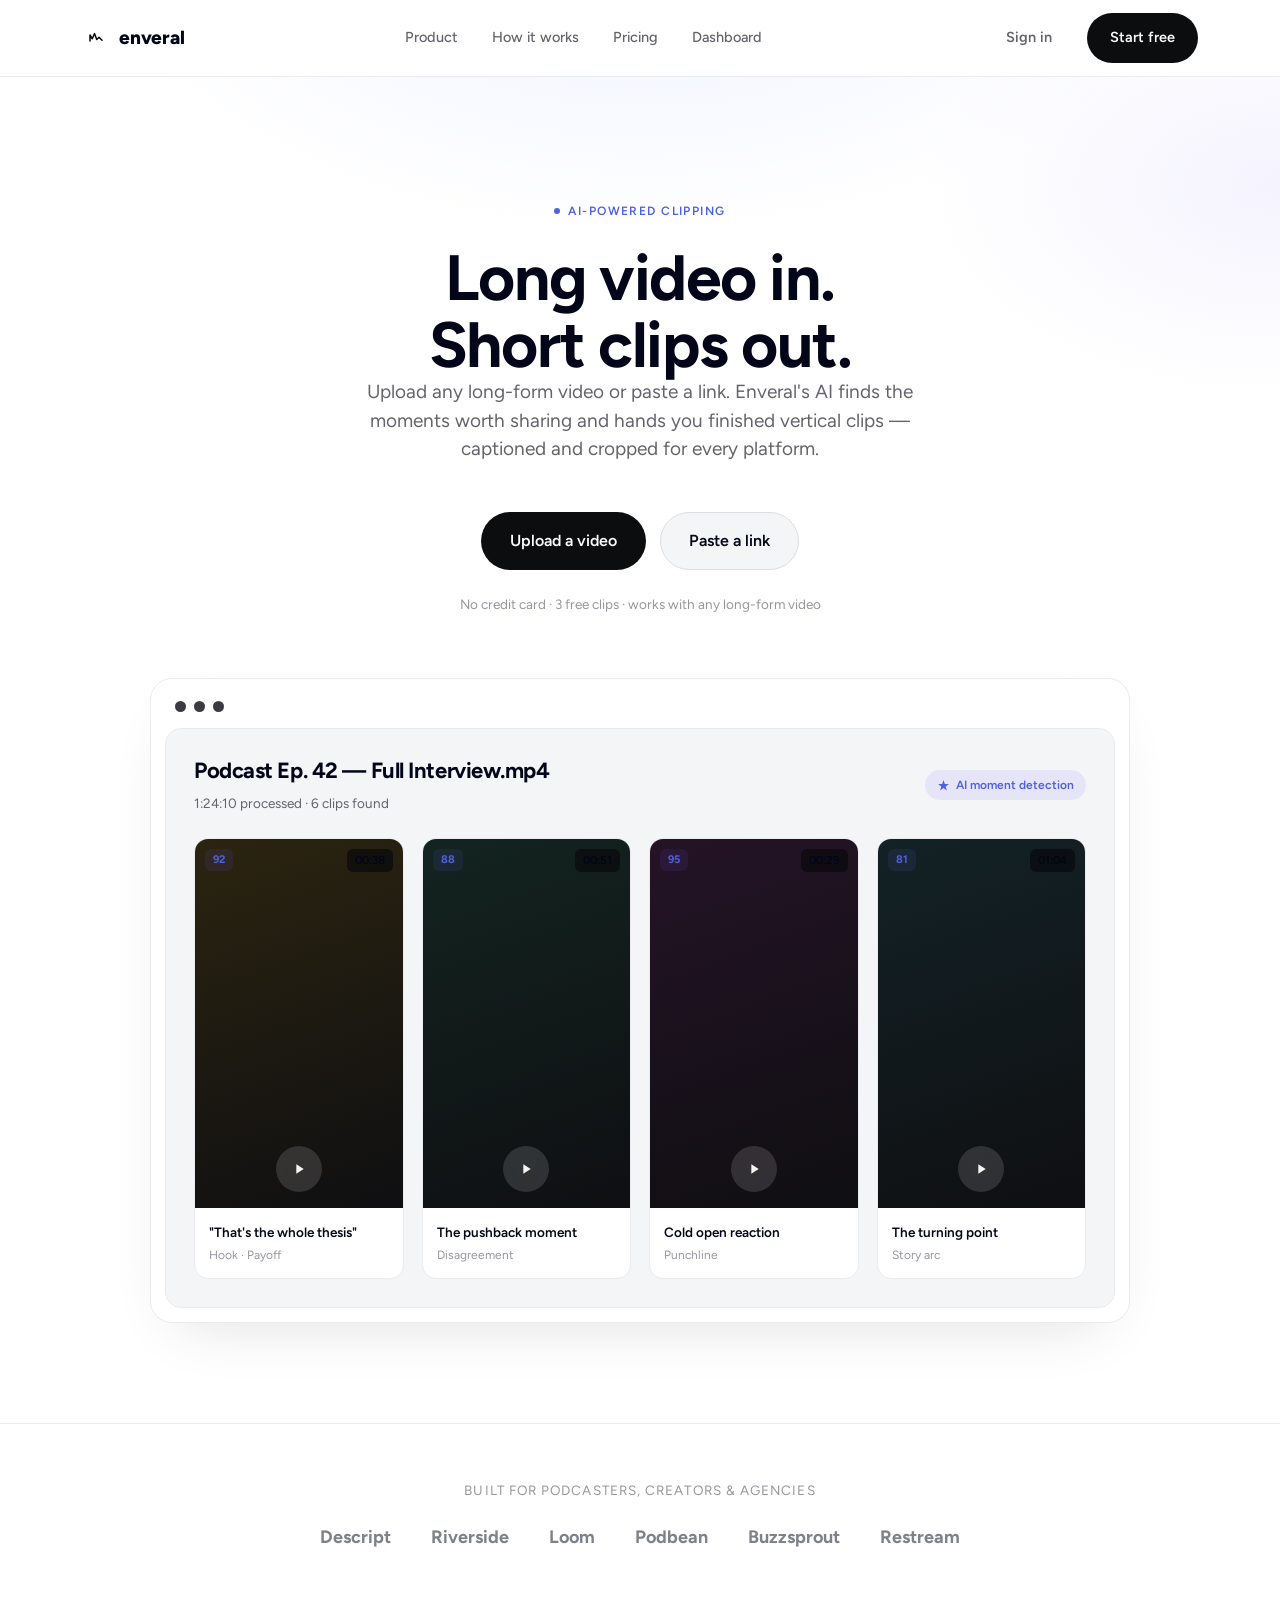
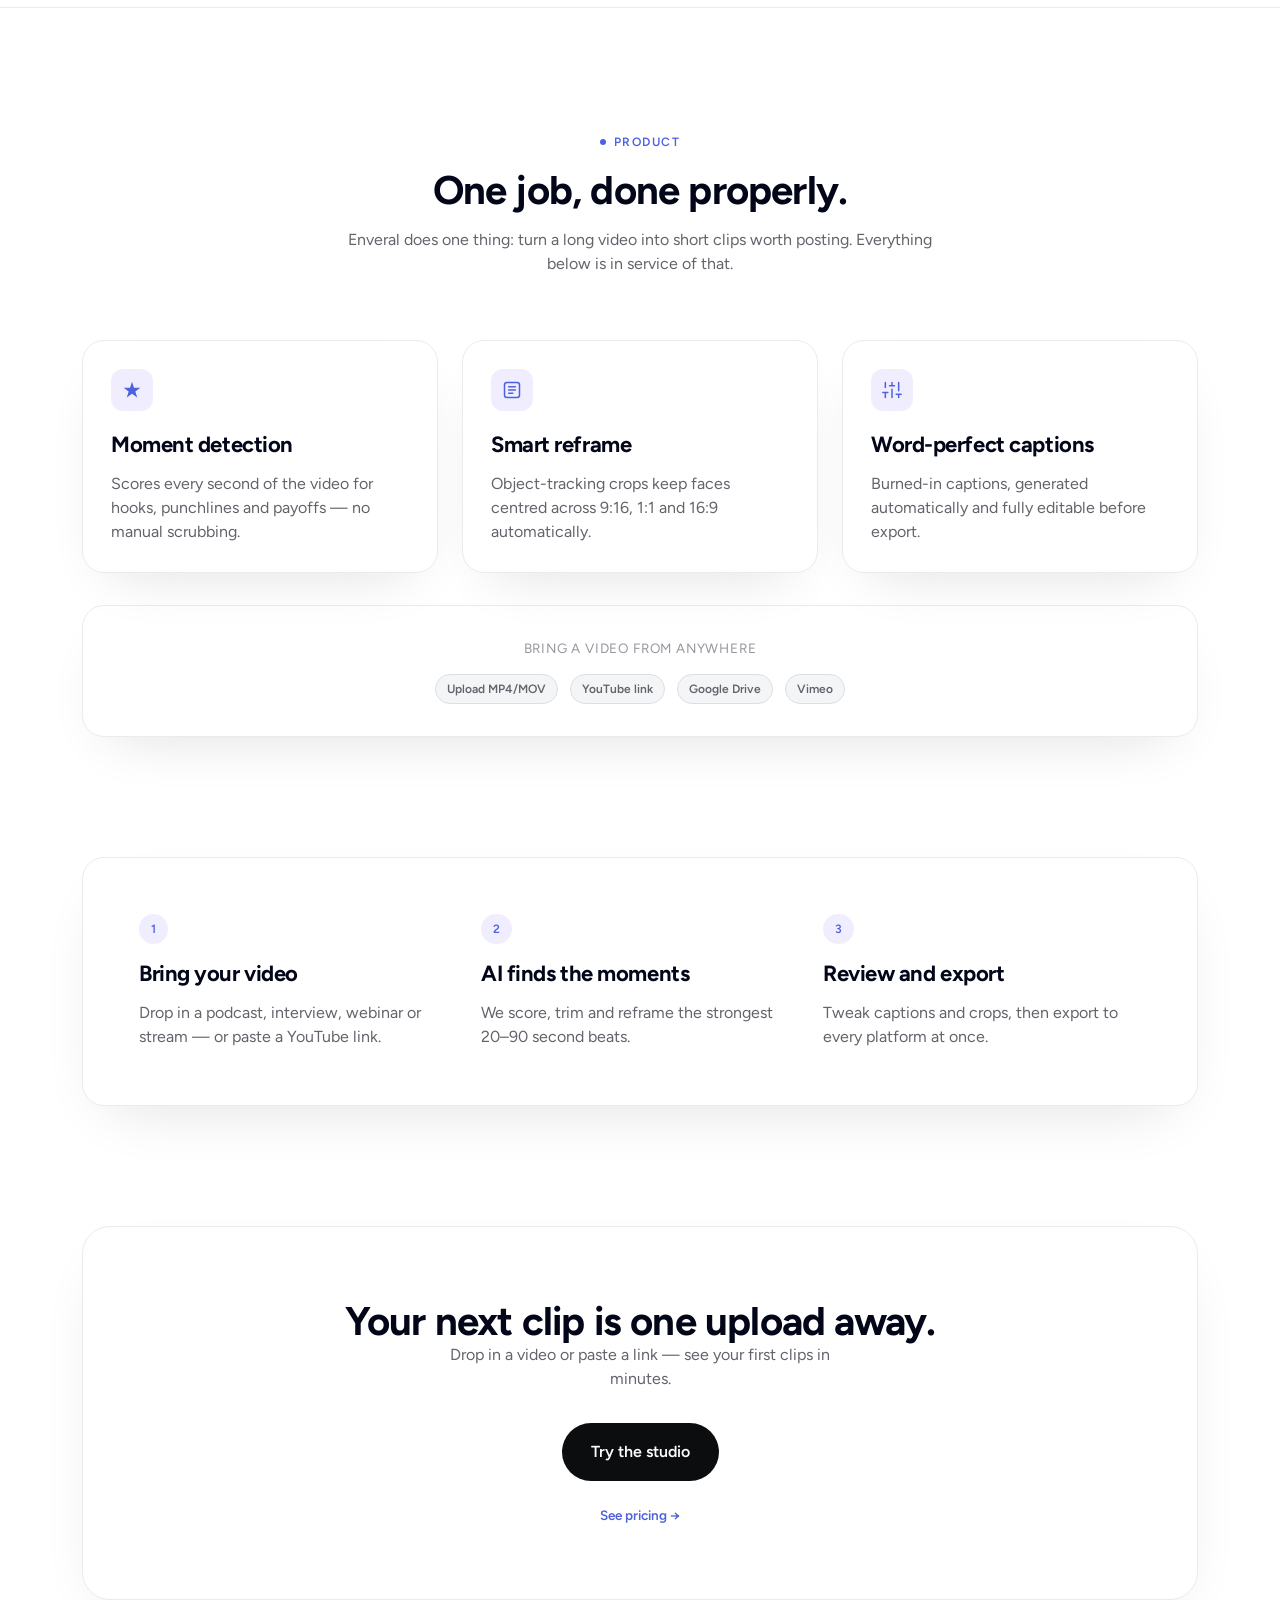
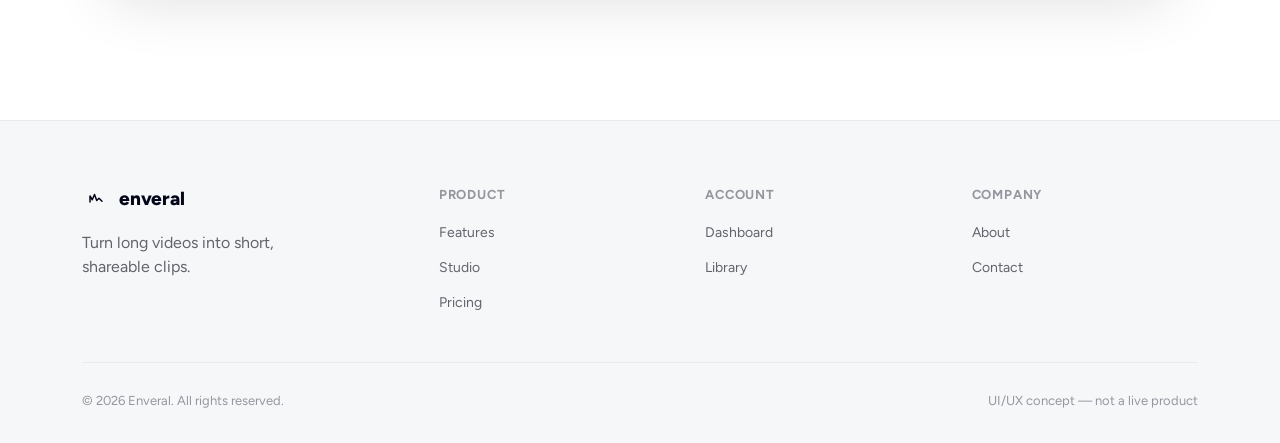
==== commit 5a6a5ee5: "Remove the invented live-call feature; focus on the one real value prop Enveral has no calling featu" ====
--- a/index.html
+++ b/index.html
@@ -3,7 +3,7 @@
 <head>
 <meta charset="UTF-8" />
 <meta name="viewport" content="width=device-width, initial-scale=1.0" />
-<title>Enveral — Turn recordings into clips that travel</title>
+<title>Enveral — Turn long videos into short, shareable clips</title>
 <link rel="icon" href="data:image/svg+xml,<svg xmlns=%22http://www.w3.org/2000/svg%22 viewBox=%220 0 34 34%22><rect width=%2234%22 height=%2234%22 rx=%2210%22 fill=%22%230a0a0c%22/><path d=%22M9 22V12l4 6 4-9 4 11 4-4%22 stroke=%22%23d7ff3f%22 stroke-width=%222.4%22 fill=%22none%22 stroke-linecap=%22round%22 stroke-linejoin=%22round%22/></svg>" />
 <link rel="preconnect" href="https://fonts.googleapis.com">
 <link href="https://fonts.googleapis.com/css2?family=Figtree:wght@400;500;600;700;800;900&display=swap" rel="stylesheet">
@@ -23,7 +23,6 @@
       <a href="index.html#features">Product</a>
       <a href="index.html#how">How it works</a>
       <a href="pricing.html">Pricing</a>
-      <a href="call-lobby.html">Calls</a>
       <a href="dashboard.html">Dashboard</a>
     </nav>
     <div class="actions">
@@ -36,20 +35,17 @@
 <section class="glow-bg">
   <div class="wrap" style="padding-top:120px; padding-bottom:100px;">
     <div class="text-center" style="max-width:820px; margin:0 auto;">
-      <span class="eyebrow">Now with live calls</span>
-      <h1 class="mt-24">Every recording has<br/>a clip hiding in it.</h1>
+      <span class="eyebrow">AI-powered clipping</span>
+      <h1 class="mt-24">Long video in.<br/>Short clips out.</h1>
       <p class="mt-24" style="font-size:19px; max-width:560px; margin:0 auto;">
-        Enveral watches your uploads, streams and calls, finds the moments worth sharing,
-        and hands you finished vertical clips — captioned and cropped for every platform.
+        Upload any long-form video or paste a link. Enveral's AI finds the moments worth
+        sharing and hands you finished vertical clips — captioned and cropped for every platform.
       </p>
       <div class="flex items-center justify-between mt-48" style="justify-content:center; gap:14px;">
         <a href="studio.html" class="btn btn-primary btn-lg">Upload a video</a>
-        <a href="call-lobby.html" class="btn btn-secondary btn-lg">
-          <svg width="16" height="16" viewBox="0 0 24 24" fill="none"><path d="M22 16.92v3a2 2 0 0 1-2.18 2 19.79 19.79 0 0 1-8.63-3.07 19.5 19.5 0 0 1-6-6 19.79 19.79 0 0 1-3.07-8.67A2 2 0 0 1 4.11 2h3a2 2 0 0 1 2 1.72c.127.96.361 1.903.7 2.81a2 2 0 0 1-.45 2.11L8.09 9.91a16 16 0 0 0 6 6l1.27-1.27a2 2 0 0 1 2.11-.45c.907.339 1.85.573 2.81.7A2 2 0 0 1 22 16.92z" stroke="currentColor" stroke-width="1.8" stroke-linecap="round" stroke-linejoin="round"/></svg>
-          Start a call
-        </a>
-      </div>
-      <p class="text-sm text-tertiary mt-24">No credit card · 3 free clips · works with MP4, MOV or a live call</p>
+        <a href="studio.html" class="btn btn-secondary btn-lg">Paste a link</a>
+      </div>
+      <p class="text-sm text-tertiary mt-24">No credit card · 3 free clips · works with any long-form video</p>
     </div>
 
     <!-- Product preview -->
@@ -62,8 +58,8 @@
       <div style="background:var(--surface); border:1px solid var(--border); border-radius:16px; padding:28px;">
         <div class="flex items-center justify-between">
           <div>
-            <h3>Weekly Founders Call</h3>
-            <p class="text-sm mt-8">42:18 processed · 6 clips found</p>
+            <h3>Podcast Ep. 42 — Full Interview.mp4</h3>
+            <p class="text-sm mt-8">1:24:10 processed · 6 clips found</p>
           </div>
           <span class="badge badge-accent">
             <svg width="13" height="13" viewBox="0 0 24 24" fill="none"><path d="M12 2l2.4 7.2H22l-6 4.6 2.3 7.2-6.3-4.5-6.3 4.5 2.3-7.2-6-4.6h7.6z" fill="currentColor"/></svg>
@@ -83,7 +79,7 @@
               <span class="dur">00:51</span><span class="score">88</span>
               <span class="play" style="margin-left:auto;margin-right:auto;"><svg width="16" height="16" viewBox="0 0 24 24" fill="#f5f5f3"><path d="M8 5v14l11-7z"/></svg></span>
             </div>
-            <div class="clip-meta"><div class="title">Live pricing debate</div><div class="sub">Disagreement</div></div>
+            <div class="clip-meta"><div class="title">The pushback moment</div><div class="sub">Disagreement</div></div>
           </div>
           <div class="clip-card">
             <div class="clip-thumb" style="background:linear-gradient(160deg,#241326,#0f0f12);">
@@ -97,7 +93,7 @@
               <span class="dur">01:04</span><span class="score">81</span>
               <span class="play" style="margin-left:auto;margin-right:auto;"><svg width="16" height="16" viewBox="0 0 24 24" fill="#f5f5f3"><path d="M8 5v14l11-7z"/></svg></span>
             </div>
-            <div class="clip-meta"><div class="title">The roadmap slip</div><div class="sub">Story arc</div></div>
+            <div class="clip-meta"><div class="title">The turning point</div><div class="sub">Story arc</div></div>
           </div>
         </div>
       </div>
@@ -108,9 +104,9 @@
 <!-- Logos -->
 <section style="padding:56px 0; border-top:1px solid var(--border); border-bottom:1px solid var(--border);">
   <div class="wrap text-center">
-    <p class="text-sm text-tertiary" style="letter-spacing:.08em; text-transform:uppercase;">Built for podcasters, agencies &amp; streamers</p>
+    <p class="text-sm text-tertiary" style="letter-spacing:.08em; text-transform:uppercase;">Built for podcasters, creators &amp; agencies</p>
     <div class="flex items-center justify-between mt-24" style="gap:40px; flex-wrap:wrap; justify-content:center; opacity:.5; font-weight:700; font-size:18px;">
-      <span>Riverside</span><span>Descript</span><span>Loom</span><span>Streamyard</span><span>Podbean</span><span>Restream</span>
+      <span>Descript</span><span>Riverside</span><span>Loom</span><span>Podbean</span><span>Buzzsprout</span><span>Restream</span>
     </div>
   </div>
 </section>
@@ -120,8 +116,8 @@
   <div class="wrap">
     <div class="text-center" style="max-width:600px; margin:0 auto;">
       <span class="eyebrow">Product</span>
-      <h2 class="mt-16">Everything a clipping workflow needs.</h2>
-      <p class="mt-16">Upload a file, paste a link, or go live — the same AI editor turns all three into ready-to-post shorts.</p>
+      <h2 class="mt-16">One job, done properly.</h2>
+      <p class="mt-16">Enveral does one thing: turn a long video into short clips worth posting. Everything below is in service of that.</p>
     </div>
     <div class="grid-3 mt-64">
       <div class="card" style="padding:28px;">
@@ -129,51 +125,28 @@
           <span class="icon"><svg viewBox="0 0 24 24" fill="none"><path d="M12 2l2.4 7.2H22l-6 4.6 2.3 7.2-6.3-4.5-6.3 4.5 2.3-7.2-6-4.6h7.6z" fill="currentColor"/></svg></span>
         </div>
         <h3>Moment detection</h3>
-        <p class="mt-12">Scores every second for hooks, punchlines and payoffs — no manual scrubbing.</p>
+        <p class="mt-12">Scores every second of the video for hooks, punchlines and payoffs — no manual scrubbing.</p>
       </div>
       <div class="card" style="padding:28px;">
         <div class="stat-tile" style="background:transparent;border:none;padding:0;margin-bottom:20px;">
-          <span class="icon"><svg viewBox="0 0 24 24" fill="none"><path d="M22 16.92v3a2 2 0 0 1-2.18 2 19.79 19.79 0 0 1-8.63-3.07 19.5 19.5 0 0 1-6-6 19.79 19.79 0 0 1-3.07-8.67A2 2 0 0 1 4.11 2h3a2 2 0 0 1 2 1.72c.127.96.361 1.903.7 2.81a2 2 0 0 1-.45 2.11L8.09 9.91a16 16 0 0 0 6 6l1.27-1.27a2 2 0 0 1 2.11-.45c.907.339 1.85.573 2.81.7A2 2 0 0 1 22 16.92z" stroke="currentColor" stroke-width="1.8" stroke-linecap="round" stroke-linejoin="round"/></svg></span>
-        </div>
-        <h3>Live call capture</h3>
-        <p class="mt-12">Record a call inside Enveral and get clip candidates the moment you hang up.</p>
+          <span class="icon"><svg viewBox="0 0 24 24" fill="none"><rect x="3" y="3" width="18" height="18" rx="3" stroke="currentColor" stroke-width="1.8"/><path d="M8 12h8M8 8h8M8 16h5" stroke="currentColor" stroke-width="1.8" stroke-linecap="round"/></svg></span>
+        </div>
+        <h3>Smart reframe</h3>
+        <p class="mt-12">Object-tracking crops keep faces centred across 9:16, 1:1 and 16:9 automatically.</p>
       </div>
       <div class="card" style="padding:28px;">
         <div class="stat-tile" style="background:transparent;border:none;padding:0;margin-bottom:20px;">
           <span class="icon"><svg viewBox="0 0 24 24" fill="none"><path d="M4 21v-6M4 9V3M12 21v-10M12 7V3M20 21v-4M20 13V3M1 15h6M9 7h6M17 17h6" stroke="currentColor" stroke-width="1.8" stroke-linecap="round"/></svg></span>
         </div>
         <h3>Word-perfect captions</h3>
-        <p class="mt-12">Burned-in captions with styling that stays on-brand across every export.</p>
-      </div>
-      <div class="card" style="padding:28px;">
-        <div class="stat-tile" style="background:transparent;border:none;padding:0;margin-bottom:20px;">
-          <span class="icon"><svg viewBox="0 0 24 24" fill="none"><rect x="3" y="3" width="18" height="18" rx="3" stroke="currentColor" stroke-width="1.8"/><path d="M8 12h8M8 8h8M8 16h5" stroke="currentColor" stroke-width="1.8" stroke-linecap="round"/></svg></span>
-        </div>
-        <h3>Smart reframe</h3>
-        <p class="mt-12">Object-tracking crops keep faces centred across 9:16, 1:1 and 16:9 automatically.</p>
-      </div>
-      <div class="card" style="padding:28px;">
-        <div class="stat-tile" style="background:transparent;border:none;padding:0;margin-bottom:20px;">
-          <span class="icon"><svg viewBox="0 0 24 24" fill="none"><rect x="3" y="3" width="7" height="7" rx="1.5" stroke="currentColor" stroke-width="1.8"/><rect x="14" y="3" width="7" height="7" rx="1.5" stroke="currentColor" stroke-width="1.8"/><rect x="3" y="14" width="7" height="7" rx="1.5" stroke="currentColor" stroke-width="1.8"/><rect x="14" y="14" width="7" height="7" rx="1.5" stroke="currentColor" stroke-width="1.8"/></svg></span>
-        </div>
-        <h3>Brand templates</h3>
-        <p class="mt-12">Save fonts, colors, intros and caption styles once — every clip exports on-brand.</p>
-      </div>
-      <div class="card" style="padding:28px;">
-        <div class="stat-tile" style="background:transparent;border:none;padding:0;margin-bottom:20px;">
-          <span class="icon"><svg viewBox="0 0 24 24" fill="none" stroke="currentColor" stroke-width="1.8"><path d="M17 21v-2a4 4 0 0 0-4-4H5a4 4 0 0 0-4 4v2"/><circle cx="9" cy="7" r="4"/><path d="M23 21v-2a4 4 0 0 0-3-3.87M16 3.13a4 4 0 0 1 0 7.75"/></svg></span>
-        </div>
-        <h3>Team workspace</h3>
-        <p class="mt-12">Share projects, review clips together, and publish from one shared library.</p>
+        <p class="mt-12">Burned-in captions, generated automatically and fully editable before export.</p>
       </div>
     </div>
 
     <div class="card mt-32" style="padding:32px;">
-      <p class="text-sm text-tertiary text-center" style="letter-spacing:.06em; text-transform:uppercase;">Import from anywhere</p>
+      <p class="text-sm text-tertiary text-center" style="letter-spacing:.06em; text-transform:uppercase;">Bring a video from anywhere</p>
       <div class="flex items-center justify-between mt-16" style="justify-content:center; gap:12px; flex-wrap:wrap;">
-        <span class="badge">YouTube</span><span class="badge">Google Drive</span><span class="badge">Vimeo</span>
-        <span class="badge">Zoom</span><span class="badge">Riverside</span><span class="badge">StreamYard</span>
-        <span class="badge">Loom</span><span class="badge">Twitch</span>
+        <span class="badge">Upload MP4/MOV</span><span class="badge">YouTube link</span><span class="badge">Google Drive</span><span class="badge">Vimeo</span>
       </div>
     </div>
   </div>
@@ -185,8 +158,8 @@
     <div class="card grid-3" style="padding:56px;">
       <div>
         <span class="badge badge-accent">1</span>
-        <h3 class="mt-16">Bring your source</h3>
-        <p class="mt-12">Drop a file, paste a YouTube link, or start a live call.</p>
+        <h3 class="mt-16">Bring your video</h3>
+        <p class="mt-12">Drop in a podcast, interview, webinar or stream — or paste a YouTube link.</p>
       </div>
       <div>
         <span class="badge badge-accent">2</span>
@@ -195,7 +168,7 @@
       </div>
       <div>
         <span class="badge badge-accent">3</span>
-        <h3 class="mt-16">Review and publish</h3>
+        <h3 class="mt-16">Review and export</h3>
         <p class="mt-12">Tweak captions and crops, then export to every platform at once.</p>
       </div>
     </div>
@@ -206,11 +179,10 @@
 <section style="padding-bottom:120px;">
   <div class="wrap">
     <div class="glow-bg card text-center" style="padding:72px 24px; border-radius:28px;">
-      <h2>Your next clip is one call away.</h2>
-      <p class="mt-16" style="max-width:440px;margin:0 auto;">Start recording, or upload something you already have.</p>
+      <h2>Your next clip is one upload away.</h2>
+      <p class="mt-16" style="max-width:440px;margin:0 auto;">Drop in a video or paste a link — see your first clips in minutes.</p>
       <div class="flex items-center justify-between mt-32" style="justify-content:center; gap:14px;">
         <a href="studio.html" class="btn btn-primary btn-lg">Try the studio</a>
-        <a href="call-lobby.html" class="btn btn-secondary btn-lg">Start a call</a>
       </div>
       <a href="pricing.html" class="mt-24" style="display:inline-block; font-size:13.5px; color:var(--accent); font-weight:600;">See pricing →</a>
     </div>
@@ -225,11 +197,11 @@
           <span class="logo-mark"><svg width="18" height="18" viewBox="0 0 24 24" fill="none"><path d="M4 16V8l3 5 3-7 3 8 3-3 4 4" stroke="currentColor" stroke-width="2" stroke-linecap="round" stroke-linejoin="round"/></svg></span>
           <span class="logo-word">enveral</span>
         </a>
-        <p class="mt-16" style="max-width:260px;">AI clip detection for uploads, links and live calls.</p>
+        <p class="mt-16" style="max-width:260px;">Turn long videos into short, shareable clips.</p>
       </div>
       <div>
         <h4>Product</h4>
-        <ul><li><a href="index.html#features">Features</a></li><li><a href="studio.html">Studio</a></li><li><a href="call-lobby.html">Calls</a></li><li><a href="pricing.html">Pricing</a></li></ul>
+        <ul><li><a href="index.html#features">Features</a></li><li><a href="studio.html">Studio</a></li><li><a href="pricing.html">Pricing</a></li></ul>
       </div>
       <div>
         <h4>Account</h4>
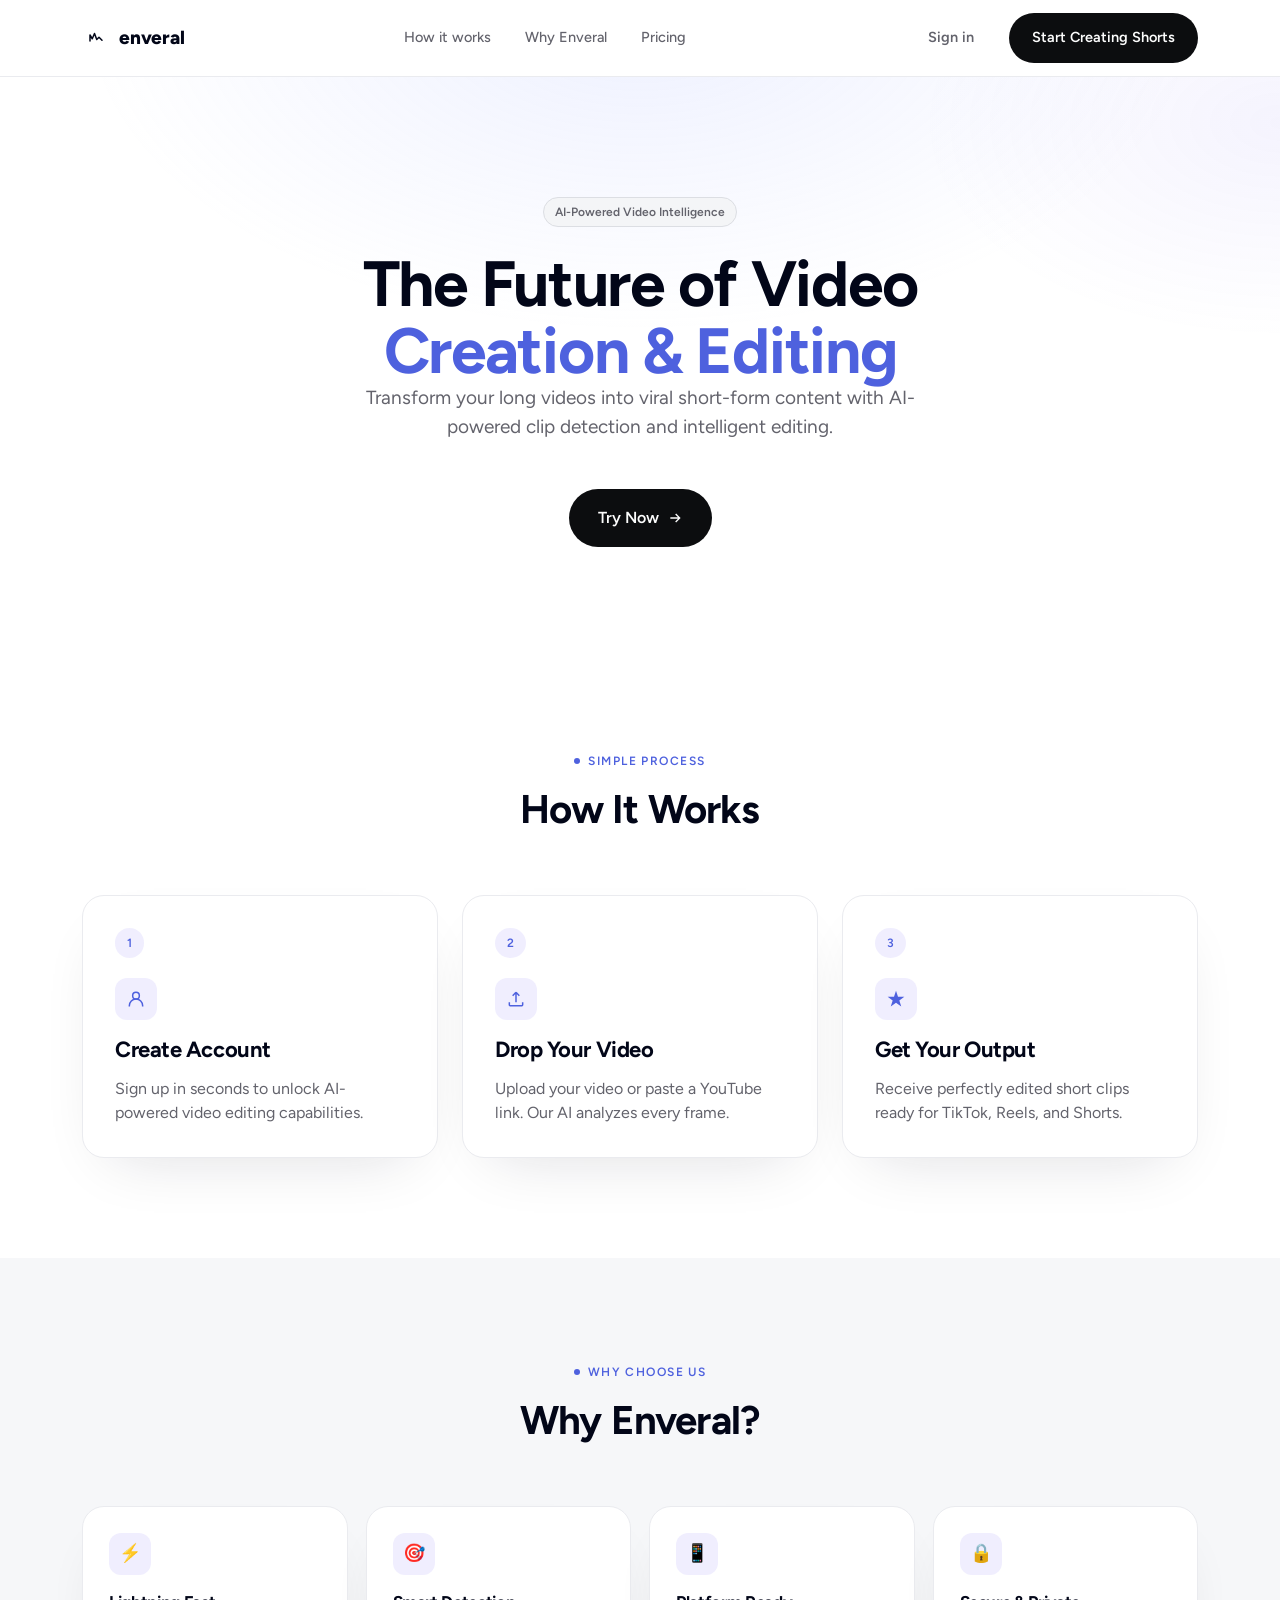
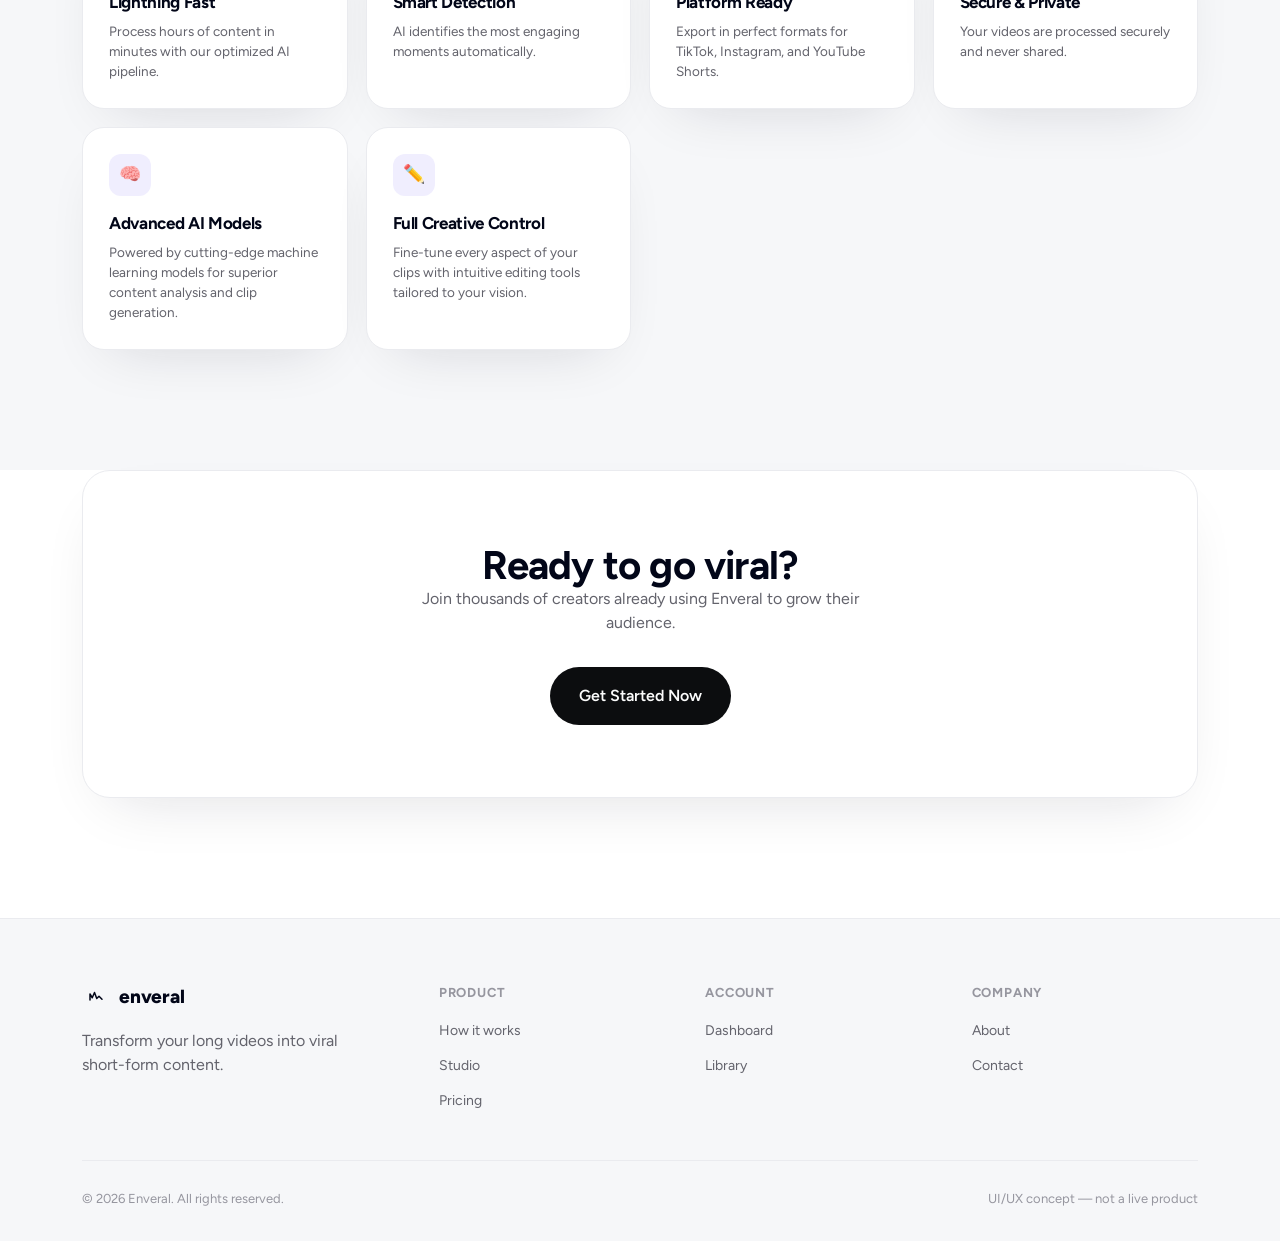
==== commit 24d1d487: "Rebuild each page to faithfully match its real enveral.com counterpart Went back through the three a" ====
--- a/index.html
+++ b/index.html
@@ -3,7 +3,7 @@
 <head>
 <meta charset="UTF-8" />
 <meta name="viewport" content="width=device-width, initial-scale=1.0" />
-<title>Enveral — Turn long videos into short, shareable clips</title>
+<title>Enveral — The Future of Video Creation &amp; Editing</title>
 <link rel="icon" href="data:image/svg+xml,<svg xmlns=%22http://www.w3.org/2000/svg%22 viewBox=%220 0 34 34%22><rect width=%2234%22 height=%2234%22 rx=%2210%22 fill=%22%230a0a0c%22/><path d=%22M9 22V12l4 6 4-9 4 11 4-4%22 stroke=%22%23d7ff3f%22 stroke-width=%222.4%22 fill=%22none%22 stroke-linecap=%22round%22 stroke-linejoin=%22round%22/></svg>" />
 <link rel="preconnect" href="https://fonts.googleapis.com">
 <link href="https://fonts.googleapis.com/css2?family=Figtree:wght@400;500;600;700;800;900&display=swap" rel="stylesheet">
@@ -20,156 +20,117 @@
       <span class="logo-word">enveral</span>
     </a>
     <nav>
-      <a href="index.html#features">Product</a>
       <a href="index.html#how">How it works</a>
+      <a href="index.html#why">Why Enveral</a>
       <a href="pricing.html">Pricing</a>
-      <a href="dashboard.html">Dashboard</a>
     </nav>
     <div class="actions">
       <a href="dashboard.html" class="btn btn-ghost">Sign in</a>
-      <a href="studio.html" class="btn btn-primary">Start free</a>
+      <a href="studio.html" class="btn btn-primary">Start Creating Shorts</a>
     </div>
   </div>
 </header>
 
 <section class="glow-bg">
-  <div class="wrap" style="padding-top:120px; padding-bottom:100px;">
-    <div class="text-center" style="max-width:820px; margin:0 auto;">
-      <span class="eyebrow">AI-powered clipping</span>
-      <h1 class="mt-24">Long video in.<br/>Short clips out.</h1>
-      <p class="mt-24" style="font-size:19px; max-width:560px; margin:0 auto;">
-        Upload any long-form video or paste a link. Enveral's AI finds the moments worth
-        sharing and hands you finished vertical clips — captioned and cropped for every platform.
-      </p>
-      <div class="flex items-center justify-between mt-48" style="justify-content:center; gap:14px;">
-        <a href="studio.html" class="btn btn-primary btn-lg">Upload a video</a>
-        <a href="studio.html" class="btn btn-secondary btn-lg">Paste a link</a>
+  <div class="wrap text-center" style="padding-top:120px; padding-bottom:100px;">
+    <span class="badge">AI-Powered Video Intelligence</span>
+    <h1 class="mt-24">The Future of Video<br/><span style="color:var(--accent);">Creation &amp; Editing</span></h1>
+    <p class="mt-24" style="font-size:19px; max-width:560px; margin:0 auto;">
+      Transform your long videos into viral short-form content with AI-powered clip
+      detection and intelligent editing.
+    </p>
+    <div class="mt-48">
+      <a href="studio.html" class="btn btn-primary btn-lg">
+        Try Now
+        <svg width="16" height="16" viewBox="0 0 24 24" fill="none" stroke="currentColor" stroke-width="2"><path d="M5 12h14M13 6l6 6-6 6"/></svg>
+      </a>
+    </div>
+  </div>
+</section>
+
+<!-- How It Works -->
+<section id="how" style="padding:100px 0;">
+  <div class="wrap text-center">
+    <span class="eyebrow" style="justify-content:center;">Simple process</span>
+    <h2 class="mt-16">How It Works</h2>
+
+    <div class="grid-3 mt-64" style="text-align:left;">
+      <div class="card" style="padding:32px;">
+        <span class="badge badge-accent">1</span>
+        <div class="stat-tile" style="background:transparent;border:none;padding:0;margin:20px 0 0;">
+          <span class="icon"><svg viewBox="0 0 24 24" fill="none" stroke="currentColor" stroke-width="1.8"><circle cx="12" cy="8" r="4"/><path d="M4 21v-1a8 8 0 0 1 16 0v1"/></svg></span>
+        </div>
+        <h3 class="mt-16">Create Account</h3>
+        <p class="mt-12">Sign up in seconds to unlock AI-powered video editing capabilities.</p>
       </div>
-      <p class="text-sm text-tertiary mt-24">No credit card · 3 free clips · works with any long-form video</p>
-    </div>
-
-    <!-- Product preview -->
-    <div class="card mt-64" style="padding:14px; max-width:980px; margin:64px auto 0;">
-      <div class="flex items-center gap-8" style="padding:8px 10px 16px;">
-        <span style="width:11px;height:11px;border-radius:50%;background:#3a3a41;"></span>
-        <span style="width:11px;height:11px;border-radius:50%;background:#3a3a41;"></span>
-        <span style="width:11px;height:11px;border-radius:50%;background:#3a3a41;"></span>
+      <div class="card" style="padding:32px;">
+        <span class="badge badge-accent">2</span>
+        <div class="stat-tile" style="background:transparent;border:none;padding:0;margin:20px 0 0;">
+          <span class="icon"><svg viewBox="0 0 24 24" fill="none" stroke="currentColor" stroke-width="1.8"><path d="M12 16V4M12 4l-4 4M12 4l4 4"/><path d="M4 16v3a1 1 0 0 0 1 1h14a1 1 0 0 0 1-1v-3"/></svg></span>
+        </div>
+        <h3 class="mt-16">Drop Your Video</h3>
+        <p class="mt-12">Upload your video or paste a YouTube link. Our AI analyzes every frame.</p>
       </div>
-      <div style="background:var(--surface); border:1px solid var(--border); border-radius:16px; padding:28px;">
-        <div class="flex items-center justify-between">
-          <div>
-            <h3>Podcast Ep. 42 — Full Interview.mp4</h3>
-            <p class="text-sm mt-8">1:24:10 processed · 6 clips found</p>
-          </div>
-          <span class="badge badge-accent">
-            <svg width="13" height="13" viewBox="0 0 24 24" fill="none"><path d="M12 2l2.4 7.2H22l-6 4.6 2.3 7.2-6.3-4.5-6.3 4.5 2.3-7.2-6-4.6h7.6z" fill="currentColor"/></svg>
-            AI moment detection
-          </span>
+      <div class="card" style="padding:32px;">
+        <span class="badge badge-accent">3</span>
+        <div class="stat-tile" style="background:transparent;border:none;padding:0;margin:20px 0 0;">
+          <span class="icon"><svg viewBox="0 0 24 24" fill="none"><path d="M12 2l2.4 7.2H22l-6 4.6 2.3 7.2-6.3-4.5-6.3 4.5 2.3-7.2-6-4.6h7.6z" fill="currentColor"/></svg></span>
         </div>
-        <div class="clip-grid mt-24">
-          <div class="clip-card">
-            <div class="clip-thumb" style="background:linear-gradient(160deg,#2b2410,#0f0f12);">
-              <span class="dur">00:38</span><span class="score">92</span>
-              <span class="play" style="margin-left:auto;margin-right:auto;"><svg width="16" height="16" viewBox="0 0 24 24" fill="#f5f5f3"><path d="M8 5v14l11-7z"/></svg></span>
-            </div>
-            <div class="clip-meta"><div class="title">"That's the whole thesis"</div><div class="sub">Hook · Payoff</div></div>
-          </div>
-          <div class="clip-card">
-            <div class="clip-thumb" style="background:linear-gradient(160deg,#132420,#0f0f12);">
-              <span class="dur">00:51</span><span class="score">88</span>
-              <span class="play" style="margin-left:auto;margin-right:auto;"><svg width="16" height="16" viewBox="0 0 24 24" fill="#f5f5f3"><path d="M8 5v14l11-7z"/></svg></span>
-            </div>
-            <div class="clip-meta"><div class="title">The pushback moment</div><div class="sub">Disagreement</div></div>
-          </div>
-          <div class="clip-card">
-            <div class="clip-thumb" style="background:linear-gradient(160deg,#241326,#0f0f12);">
-              <span class="dur">00:29</span><span class="score">95</span>
-              <span class="play" style="margin-left:auto;margin-right:auto;"><svg width="16" height="16" viewBox="0 0 24 24" fill="#f5f5f3"><path d="M8 5v14l11-7z"/></svg></span>
-            </div>
-            <div class="clip-meta"><div class="title">Cold open reaction</div><div class="sub">Punchline</div></div>
-          </div>
-          <div class="clip-card">
-            <div class="clip-thumb" style="background:linear-gradient(160deg,#132226,#0f0f12);">
-              <span class="dur">01:04</span><span class="score">81</span>
-              <span class="play" style="margin-left:auto;margin-right:auto;"><svg width="16" height="16" viewBox="0 0 24 24" fill="#f5f5f3"><path d="M8 5v14l11-7z"/></svg></span>
-            </div>
-            <div class="clip-meta"><div class="title">The turning point</div><div class="sub">Story arc</div></div>
-          </div>
-        </div>
+        <h3 class="mt-16">Get Your Output</h3>
+        <p class="mt-12">Receive perfectly edited short clips ready for TikTok, Reels, and Shorts.</p>
       </div>
     </div>
   </div>
 </section>
 
-<!-- Logos -->
-<section style="padding:56px 0; border-top:1px solid var(--border); border-bottom:1px solid var(--border);">
-  <div class="wrap text-center">
-    <p class="text-sm text-tertiary" style="letter-spacing:.08em; text-transform:uppercase;">Built for podcasters, creators &amp; agencies</p>
-    <div class="flex items-center justify-between mt-24" style="gap:40px; flex-wrap:wrap; justify-content:center; opacity:.5; font-weight:700; font-size:18px;">
-      <span>Descript</span><span>Riverside</span><span>Loom</span><span>Podbean</span><span>Buzzsprout</span><span>Restream</span>
-    </div>
-  </div>
-</section>
+<!-- Why Enveral -->
+<section id="why" style="padding:0 0 120px; background:var(--bg-soft);">
+  <div class="wrap text-center" style="padding-top:100px;">
+    <span class="eyebrow" style="justify-content:center;">Why choose us</span>
+    <h2 class="mt-16">Why Enveral?</h2>
 
-<!-- Features -->
-<section id="features" style="padding:120px 0;">
-  <div class="wrap">
-    <div class="text-center" style="max-width:600px; margin:0 auto;">
-      <span class="eyebrow">Product</span>
-      <h2 class="mt-16">One job, done properly.</h2>
-      <p class="mt-16">Enveral does one thing: turn a long video into short clips worth posting. Everything below is in service of that.</p>
-    </div>
-    <div class="grid-3 mt-64">
-      <div class="card" style="padding:28px;">
-        <div class="stat-tile" style="background:transparent;border:none;padding:0;margin-bottom:20px;">
-          <span class="icon"><svg viewBox="0 0 24 24" fill="none"><path d="M12 2l2.4 7.2H22l-6 4.6 2.3 7.2-6.3-4.5-6.3 4.5 2.3-7.2-6-4.6h7.6z" fill="currentColor"/></svg></span>
+    <div class="clip-grid mt-64" style="text-align:left;">
+      <div class="card" style="padding:26px;">
+        <div class="stat-tile" style="background:transparent;border:none;padding:0;margin-bottom:16px;">
+          <span class="icon" style="font-size:18px;">⚡</span>
         </div>
-        <h3>Moment detection</h3>
-        <p class="mt-12">Scores every second of the video for hooks, punchlines and payoffs — no manual scrubbing.</p>
+        <h3 style="font-size:17px;">Lightning Fast</h3>
+        <p class="mt-8 text-sm">Process hours of content in minutes with our optimized AI pipeline.</p>
       </div>
-      <div class="card" style="padding:28px;">
-        <div class="stat-tile" style="background:transparent;border:none;padding:0;margin-bottom:20px;">
-          <span class="icon"><svg viewBox="0 0 24 24" fill="none"><rect x="3" y="3" width="18" height="18" rx="3" stroke="currentColor" stroke-width="1.8"/><path d="M8 12h8M8 8h8M8 16h5" stroke="currentColor" stroke-width="1.8" stroke-linecap="round"/></svg></span>
+      <div class="card" style="padding:26px;">
+        <div class="stat-tile" style="background:transparent;border:none;padding:0;margin-bottom:16px;">
+          <span class="icon" style="font-size:18px;">🎯</span>
         </div>
-        <h3>Smart reframe</h3>
-        <p class="mt-12">Object-tracking crops keep faces centred across 9:16, 1:1 and 16:9 automatically.</p>
+        <h3 style="font-size:17px;">Smart Detection</h3>
+        <p class="mt-8 text-sm">AI identifies the most engaging moments automatically.</p>
       </div>
-      <div class="card" style="padding:28px;">
-        <div class="stat-tile" style="background:transparent;border:none;padding:0;margin-bottom:20px;">
-          <span class="icon"><svg viewBox="0 0 24 24" fill="none"><path d="M4 21v-6M4 9V3M12 21v-10M12 7V3M20 21v-4M20 13V3M1 15h6M9 7h6M17 17h6" stroke="currentColor" stroke-width="1.8" stroke-linecap="round"/></svg></span>
+      <div class="card" style="padding:26px;">
+        <div class="stat-tile" style="background:transparent;border:none;padding:0;margin-bottom:16px;">
+          <span class="icon" style="font-size:18px;">📱</span>
         </div>
-        <h3>Word-perfect captions</h3>
-        <p class="mt-12">Burned-in captions, generated automatically and fully editable before export.</p>
+        <h3 style="font-size:17px;">Platform Ready</h3>
+        <p class="mt-8 text-sm">Export in perfect formats for TikTok, Instagram, and YouTube Shorts.</p>
       </div>
-    </div>
-
-    <div class="card mt-32" style="padding:32px;">
-      <p class="text-sm text-tertiary text-center" style="letter-spacing:.06em; text-transform:uppercase;">Bring a video from anywhere</p>
-      <div class="flex items-center justify-between mt-16" style="justify-content:center; gap:12px; flex-wrap:wrap;">
-        <span class="badge">Upload MP4/MOV</span><span class="badge">YouTube link</span><span class="badge">Google Drive</span><span class="badge">Vimeo</span>
+      <div class="card" style="padding:26px;">
+        <div class="stat-tile" style="background:transparent;border:none;padding:0;margin-bottom:16px;">
+          <span class="icon" style="font-size:18px;">🔒</span>
+        </div>
+        <h3 style="font-size:17px;">Secure &amp; Private</h3>
+        <p class="mt-8 text-sm">Your videos are processed securely and never shared.</p>
       </div>
-    </div>
-  </div>
-</section>
-
-<!-- How it works -->
-<section id="how" style="padding:0 0 120px;">
-  <div class="wrap">
-    <div class="card grid-3" style="padding:56px;">
-      <div>
-        <span class="badge badge-accent">1</span>
-        <h3 class="mt-16">Bring your video</h3>
-        <p class="mt-12">Drop in a podcast, interview, webinar or stream — or paste a YouTube link.</p>
+      <div class="card" style="padding:26px;">
+        <div class="stat-tile" style="background:transparent;border:none;padding:0;margin-bottom:16px;">
+          <span class="icon" style="font-size:18px;">🧠</span>
+        </div>
+        <h3 style="font-size:17px;">Advanced AI Models</h3>
+        <p class="mt-8 text-sm">Powered by cutting-edge machine learning models for superior content analysis and clip generation.</p>
       </div>
-      <div>
-        <span class="badge badge-accent">2</span>
-        <h3 class="mt-16">AI finds the moments</h3>
-        <p class="mt-12">We score, trim and reframe the strongest 20–90 second beats.</p>
-      </div>
-      <div>
-        <span class="badge badge-accent">3</span>
-        <h3 class="mt-16">Review and export</h3>
-        <p class="mt-12">Tweak captions and crops, then export to every platform at once.</p>
+      <div class="card" style="padding:26px;">
+        <div class="stat-tile" style="background:transparent;border:none;padding:0;margin-bottom:16px;">
+          <span class="icon" style="font-size:18px;">✏️</span>
+        </div>
+        <h3 style="font-size:17px;">Full Creative Control</h3>
+        <p class="mt-8 text-sm">Fine-tune every aspect of your clips with intuitive editing tools tailored to your vision.</p>
       </div>
     </div>
   </div>
@@ -179,12 +140,11 @@
 <section style="padding-bottom:120px;">
   <div class="wrap">
     <div class="glow-bg card text-center" style="padding:72px 24px; border-radius:28px;">
-      <h2>Your next clip is one upload away.</h2>
-      <p class="mt-16" style="max-width:440px;margin:0 auto;">Drop in a video or paste a link — see your first clips in minutes.</p>
-      <div class="flex items-center justify-between mt-32" style="justify-content:center; gap:14px;">
-        <a href="studio.html" class="btn btn-primary btn-lg">Try the studio</a>
+      <h2>Ready to go viral?</h2>
+      <p class="mt-16" style="max-width:440px;margin:0 auto;">Join thousands of creators already using Enveral to grow their audience.</p>
+      <div class="mt-32">
+        <a href="studio.html" class="btn btn-primary btn-lg">Get Started Now</a>
       </div>
-      <a href="pricing.html" class="mt-24" style="display:inline-block; font-size:13.5px; color:var(--accent); font-weight:600;">See pricing →</a>
     </div>
   </div>
 </section>
@@ -197,11 +157,11 @@
           <span class="logo-mark"><svg width="18" height="18" viewBox="0 0 24 24" fill="none"><path d="M4 16V8l3 5 3-7 3 8 3-3 4 4" stroke="currentColor" stroke-width="2" stroke-linecap="round" stroke-linejoin="round"/></svg></span>
           <span class="logo-word">enveral</span>
         </a>
-        <p class="mt-16" style="max-width:260px;">Turn long videos into short, shareable clips.</p>
+        <p class="mt-16" style="max-width:260px;">Transform your long videos into viral short-form content.</p>
       </div>
       <div>
         <h4>Product</h4>
-        <ul><li><a href="index.html#features">Features</a></li><li><a href="studio.html">Studio</a></li><li><a href="pricing.html">Pricing</a></li></ul>
+        <ul><li><a href="index.html#how">How it works</a></li><li><a href="studio.html">Studio</a></li><li><a href="pricing.html">Pricing</a></li></ul>
       </div>
       <div>
         <h4>Account</h4>
